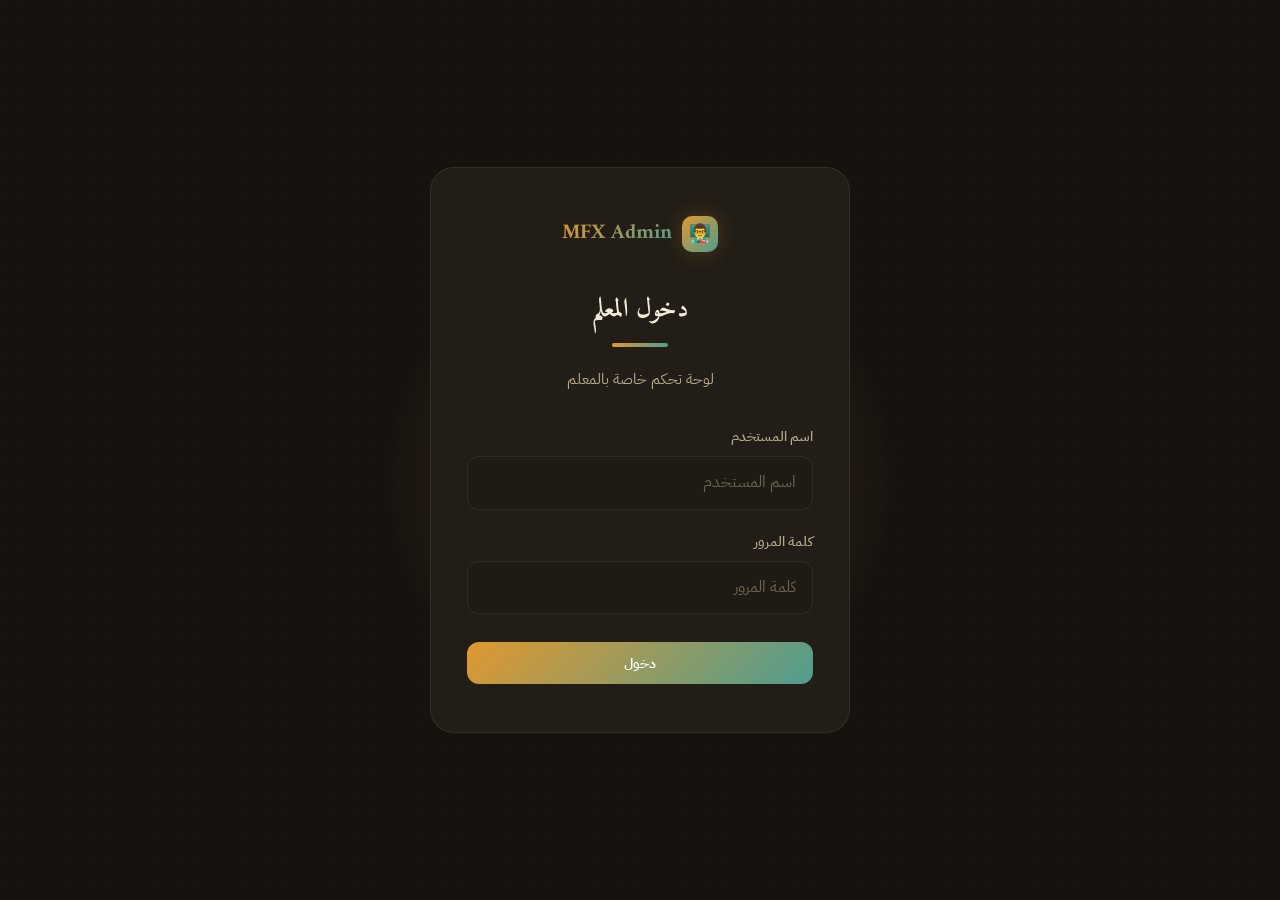
==== index.html @ 722a6562 "Add files via upload" ====
<!DOCTYPE html>
<html lang="ar" dir="rtl">
<head>
  <meta charset="UTF-8">
  <meta name="viewport" content="width=device-width, initial-scale=1.0">
  <title>لوحة المعلم | MFX Admin</title>
  <link href="https://fonts.googleapis.com/css2?family=IBM+Plex+Sans+Arabic:wght@300;400;500;600;700&display=swap" rel="stylesheet">
  <link rel="stylesheet" href="css/style.css">
</head>
<body>
  <aside class="dash-sidebar">
    <div class="logo" style="margin-bottom:32px; padding:0 8px;">
      <div class="logo-mark">👨‍🏫</div>
      <span class="text-gradient">MFX Admin</span>
    </div>
    <nav>
      <a href="index.html" class="dash-nav-item active"><span>📊</span> لوحة التحكم</a>
      <a href="units.html" class="dash-nav-item"><span>🎓</span> الكورسات</a>
      <a href="codes.html" class="dash-nav-item"><span>🎫</span> توليد الأكواد</a>
      <a href="students.html" class="dash-nav-item"><span>👥</span> الطلاب</a>
      <a href="exams.html" class="dash-nav-item"><span>📝</span> النتائج والامتحانات</a>
      <a href="presentations.html" class="dash-nav-item"><span>📊</span> العروض التقديمية</a>
      <a href="chat.html" class="dash-nav-item"><span>💬</span> المحادثات</a>
      <a href="account.html" class="dash-nav-item"><span>🔒</span> الحساب</a>
      <a href="#" class="dash-nav-item" onclick="logout()" style="margin-top:auto; color:var(--danger);"><span>🚪</span> خروج</a>
    </nav>
  </aside>

  <main class="dash-main">
    <div style="margin-bottom:32px;">
      <h1 style="font-size:1.6rem;">لوحة تحكم المعلم</h1>
      <p style="color:var(--text-secondary); margin-top:4px;">نظرة عامة على المنصة</p>
    </div>

    <div class="grid-4" style="margin-bottom:32px;">
      <div class="stat-card">
        <div class="stat-value text-gradient" id="stat-students">—</div>
        <div class="stat-label">طالب مسجل</div>
      </div>
      <div class="stat-card">
        <div class="stat-value text-gradient" id="stat-courses">—</div>
        <div class="stat-label">كورس</div>
      </div>
      <div class="stat-card">
        <div class="stat-value text-gradient" id="stat-exams">—</div>
        <div class="stat-label">امتحان</div>
      </div>
      <div class="stat-card">
        <div class="stat-value text-gradient" id="stat-codes">—</div>
        <div class="stat-label">كود نشط</div>
      </div>
    </div>

    <div style="display:grid; grid-template-columns: 1fr 1fr; gap: 32px;">
      <div>
        <h2 style="font-size:1.2rem; margin-bottom:16px;">📈 آخر النشاطات</h2>
        <div id="recent-activity">
          <div class="skel" style="height:60px; margin-bottom:8px;"></div>
          <div class="skel" style="height:60px; margin-bottom:8px;"></div>
        </div>
      </div>
      <div>
        <h2 style="font-size:1.2rem; margin-bottom:16px;">🏆 أفضل الطلاب</h2>
        <div id="top-students">
          <div class="skel" style="height:60px; margin-bottom:8px;"></div>
          <div class="skel" style="height:60px; margin-bottom:8px;"></div>
        </div>
      </div>
    </div>
  </main>

  <script src="js/app.js"></script>
</body>
</html>
---- css/style.css ----
@import url('https://fonts.googleapis.com/css2?family=Amiri:ital,wght@0,400;0,700;1,400&family=IBM+Plex+Sans+Arabic:wght@300;400;500;600;700&display=swap');

/* ============================================================
   "دفتر وحبر" (Notebook & Ink) — a warm, low-glare study theme.
   Built deliberately AWAY from the two AI-default looks: this is
   not cream-paper-with-terracotta, and not near-black-with-neon.
   Instead: a warm charcoal-brown (never pure black — easier on
   the eyes for long sessions) with a honey-amber "highlighter"
   accent and a muted ink-teal second accent. Amiri (a classical
   Arabic Naskh serif) carries headings — a nod to exam paper and
   handwritten notebooks — while IBM Plex Sans Arabic stays for
   body text and UI, where clarity matters more than character.
   Same tokens as the student site, kept in sync deliberately.
   ============================================================ */
:root {
  --bg: #16130f;
  --bg-elevated: #1e1a14;
  --bg-card: #221d16;
  --bg-glass: rgba(34, 29, 22, 0.72);
  --border: rgba(244, 228, 193, 0.08);
  --border-hover: rgba(244, 228, 193, 0.18);
  --text: #f3ead9;
  --text-secondary: #b6a98e;
  --text-muted: #6e6350;
  --accent: #e0982f;
  --accent-light: #f0b45c;
  --accent-glow: rgba(224, 152, 47, 0.25);
  --accent-2: #4f9d8f;
  --accent-2-glow: rgba(79, 157, 143, 0.2);
  --success: #6fae4e;
  --warning: #e0982f;
  --danger: #cf5d4c;
  --radius-sm: 8px;
  --radius-md: 12px;
  --radius-lg: 16px;
  --radius-xl: 24px;
  --shadow-sm: 0 1px 2px rgba(0,0,0,0.4);
  --shadow-md: 0 4px 20px rgba(0,0,0,0.5);
  --shadow-lg: 0 8px 40px rgba(0,0,0,0.6);
  --shadow-glow: 0 0 40px var(--accent-glow);
  --transition: all 0.25s cubic-bezier(0.4, 0, 0.2, 1);
  --font-display: 'Amiri', 'IBM Plex Sans Arabic', serif;
}

* { margin:0; padding:0; box-sizing:border-box; }
html { scroll-behavior:smooth; }
body {
  font-family: 'IBM Plex Sans Arabic', sans-serif;
  background:
    radial-gradient(circle at 1.5px 1.5px, rgba(244,228,193,0.05) 1px, transparent 0) 0 0/22px 22px,
    var(--bg);
  color: var(--text);
  line-height: 1.7;
  min-height: 100vh;
  direction: rtl;
  -webkit-font-smoothing: antialiased;
}
h1, h2 { font-family: var(--font-display); }

::-webkit-scrollbar { width: 6px; }
::-webkit-scrollbar-track { background: transparent; }
::-webkit-scrollbar-thumb { background: var(--text-muted); border-radius: 3px; }
::selection { background: var(--accent); color: #1a1509; }

/* Visible keyboard focus everywhere — never removed, only restyled */
a:focus-visible, button:focus-visible, input:focus-visible, textarea:focus-visible,
select:focus-visible, .btn:focus-visible, .opt:focus-within {
  outline: 2px solid var(--accent);
  outline-offset: 2px;
}

@media (prefers-reduced-motion: reduce) {
  .anim, .skel { animation: none !important; opacity: 1 !important; }
  * { transition-duration: 0.01ms !important; }
}

.container { max-width: 1200px; margin:0 auto; padding: 0 24px; }
.section { padding: 100px 0; }

.text-gradient {
  font-family: var(--font-display);
  background: linear-gradient(135deg, var(--accent) 0%, var(--accent-2) 100%);
  -webkit-background-clip: text;
  -webkit-text-fill-color: transparent;
  background-clip: text;
}

.glass {
  background: var(--bg-glass);
  backdrop-filter: blur(20px) saturate(180%);
  -webkit-backdrop-filter: blur(20px) saturate(180%);
  border: 1px solid var(--border);
}

/* Navbar */
.navbar {
  position: fixed;
  top:0; left:0; right:0;
  z-index: 1000;
  height: 72px;
  display: flex;
  align-items: center;
  background: rgba(22,19,15,0.82);
  backdrop-filter: blur(20px);
  border-bottom: 1px solid var(--border);
}
.navbar-inner {
  width: 100%;
  max-width: 1200px;
  margin: 0 auto;
  padding: 0 24px;
  display: flex;
  align-items: center;
  justify-content: space-between;
}
.logo {
  display: flex;
  align-items: center;
  gap: 10px;
  text-decoration: none;
  color: var(--text);
  font-weight: 700;
  font-size: 1.3rem;
}
.logo-mark {
  width: 36px; height: 36px;
  border-radius: 10px;
  background: linear-gradient(135deg, var(--accent), var(--accent-2));
  display: flex;
  align-items: center;
  justify-content: center;
  font-size: 1.1rem;
  box-shadow: 0 0 20px var(--accent-glow);
}
.nav-links {
  display: flex;
  gap: 32px;
  list-style: none;
}
.nav-links a {
  color: var(--text-secondary);
  text-decoration: none;
  font-size: 0.9rem;
  font-weight: 500;
  transition: var(--transition);
  position: relative;
}
.nav-links a:hover { color: var(--text); }
.nav-links a::after {
  content: '';
  position: absolute;
  bottom: -6px; left: 50%;
  transform: translateX(-50%);
  width: 0; height: 2px;
  background: linear-gradient(90deg, var(--accent), var(--accent-2));
  border-radius: 2px;
  transition: var(--transition);
}
.nav-links a:hover::after { width: 100%; }
.nav-actions { display: flex; gap: 12px; align-items: center; }

/* Buttons */
.btn {
  display: inline-flex;
  align-items: center;
  justify-content: center;
  gap: 8px;
  padding: 10px 22px;
  border-radius: var(--radius-md);
  font-size: 0.9rem;
  font-weight: 600;
  text-decoration: none;
  border: none;
  cursor: pointer;
  transition: var(--transition);
  font-family: inherit;
  white-space: nowrap;
}
.btn-primary {
  background: linear-gradient(135deg, var(--accent), var(--accent-2));
  color: white;
  box-shadow: 0 0 0 0 var(--accent-glow);
}
.btn-primary:hover {
  transform: translateY(-2px);
  box-shadow: 0 8px 30px var(--accent-glow), 0 0 0 1px rgba(244,228,193,0.12) inset;
}
.btn-secondary {
  background: var(--bg-elevated);
  color: var(--text);
  border: 1px solid var(--border);
}
.btn-secondary:hover {
  border-color: var(--border-hover);
  background: rgba(244,228,193,0.04);
  transform: translateY(-1px);
}
.btn-ghost {
  background: transparent;
  color: var(--text-secondary);
}
.btn-ghost:hover { color: var(--text); }
.btn-danger {
  background: rgba(239,68,68,0.1);
  color: var(--danger);
  border: 1px solid rgba(239,68,68,0.2);
}
.btn-danger:hover {
  background: rgba(239,68,68,0.2);
  transform: translateY(-1px);
}
.btn-lg { padding: 14px 32px; font-size: 1rem; }
.btn-sm { padding: 6px 14px; font-size: 0.8rem; }

/* Hero */
.hero {
  position: relative;
  padding: 160px 0 100px;
  overflow: hidden;
  text-align: center;
}
.hero::before {
  content: '';
  position: absolute;
  top: -50%; left: 50%;
  transform: translateX(-50%);
  width: 800px; height: 800px;
  background: radial-gradient(circle, var(--accent-glow) 0%, transparent 70%);
  pointer-events: none;
}
.hero h1 {
  font-size: clamp(2.5rem, 6vw, 4.5rem);
  font-weight: 700;
  line-height: 1.15;
  margin-bottom: 24px;
  position: relative;
  z-index: 1;
  letter-spacing: -0.02em;
}
.hero p {
  font-size: 1.2rem;
  color: var(--text-secondary);
  max-width: 560px;
  margin: 0 auto 40px;
  position: relative;
  z-index: 1;
}
.hero-actions {
  display: flex;
  gap: 16px;
  justify-content: center;
  flex-wrap: wrap;
  position: relative;
  z-index: 1;
}

/* Cards */
.card {
  background: var(--bg-card);
  border: 1px solid var(--border);
  border-radius: var(--radius-lg);
  overflow: hidden;
  transition: var(--transition);
  position: relative;
}
.card::before {
  content: '';
  position: absolute;
  top: 0; left: 0; right: 0;
  height: 1px;
  background: linear-gradient(90deg, transparent, rgba(244,228,193,0.1), transparent);
}
.card:hover {
  border-color: var(--border-hover);
  transform: translateY(-6px);
  box-shadow: var(--shadow-lg), 0 0 60px rgba(224,152,47,0.08);
}
.card-img {
  width: 100%;
  height: 200px;
  background: linear-gradient(135deg, #241f17 0%, #17140f 50%, #241f17 100%);
  display: flex;
  align-items: center;
  justify-content: center;
  font-size: 3.5rem;
  position: relative;
  overflow: hidden;
}
.card-img::after {
  content: '';
  position: absolute;
  inset: 0;
  background: linear-gradient(to top, var(--bg-card), transparent 60%);
}
.card-body { padding: 24px; }
.card-tag {
  display: inline-block;
  padding: 4px 12px;
  background: rgba(224,152,47,0.1);
  color: var(--accent-light);
  border-radius: 100px;
  font-size: 0.75rem;
  font-weight: 600;
  margin-bottom: 12px;
}
.card h3 { font-size: 1.15rem; font-weight: 600; margin-bottom: 8px; line-height: 1.4; }
.card p { color: var(--text-secondary); font-size: 0.9rem; line-height: 1.7; margin-bottom: 16px; }
.card-footer {
  display: flex;
  align-items: center;
  justify-content: space-between;
  padding-top: 16px;
  border-top: 1px solid var(--border);
}
.card-price { font-size: 1.4rem; font-weight: 700; }
.card-price span { font-size: 0.8rem; color: var(--text-muted); font-weight: 400; }

/* Grids */
.grid-3 {
  display: grid;
  grid-template-columns: repeat(auto-fill, minmax(320px, 1fr));
  gap: 24px;
}
.grid-4 {
  display: grid;
  grid-template-columns: repeat(auto-fill, minmax(260px, 1fr));
  gap: 20px;
}

/* Feature cards */
.feature-card {
  padding: 32px;
  background: var(--bg-card);
  border: 1px solid var(--border);
  border-radius: var(--radius-lg);
  transition: var(--transition);
}
.feature-card:hover {
  border-color: rgba(224,152,47,0.3);
  box-shadow: 0 0 40px rgba(224,152,47,0.06);
}
.feature-icon {
  width: 48px; height: 48px;
  border-radius: var(--radius-md);
  background: linear-gradient(135deg, var(--accent), var(--accent-2));
  display: flex;
  align-items: center;
  justify-content: center;
  font-size: 1.4rem;
  margin-bottom: 20px;
  box-shadow: 0 4px 20px var(--accent-glow);
}
.feature-card h3 { font-size: 1.05rem; font-weight: 600; margin-bottom: 8px; }
.feature-card p { color: var(--text-secondary); font-size: 0.9rem; line-height: 1.7; }

/* Tabs */
.tabs {
  display: flex;
  gap: 4px;
  border-bottom: 1px solid var(--border);
  margin-bottom: 32px;
  overflow-x: auto;
}
.tab {
  padding: 14px 24px;
  background: none;
  border: none;
  color: var(--text-secondary);
  font-family: inherit;
  font-size: 0.9rem;
  font-weight: 600;
  cursor: pointer;
  border-bottom: 2px solid transparent;
  transition: var(--transition);
  white-space: nowrap;
}
.tab:hover { color: var(--text); }
.tab.active { color: var(--text); border-bottom-color: var(--accent); }

/* Accordion */
.accordion-item {
  background: var(--bg-card);
  border: 1px solid var(--border);
  border-radius: var(--radius-md);
  overflow: hidden;
  margin-bottom: 8px;
}
.accordion-header {
  padding: 18px 22px;
  display: flex;
  align-items: center;
  justify-content: space-between;
  cursor: pointer;
  transition: var(--transition);
  user-select: none;
}
.accordion-header:hover { background: rgba(244,228,193,0.03); }
.accordion-header h4 { font-size: 0.95rem; font-weight: 600; }
.accordion-header .meta {
  display: flex;
  align-items: center;
  gap: 16px;
  color: var(--text-muted);
  font-size: 0.85rem;
}
.accordion-content {
  padding: 0 22px 22px;
  display: none;
}
.accordion-item.open .accordion-content { display: block; }
.accordion-item.open .accordion-header { border-bottom: 1px solid var(--border); }

/* Exam */
.exam-wrap {
  max-width: 800px;
  margin: 0 auto;
  padding: 120px 24px 60px;
}
.exam-header { text-align: center; margin-bottom: 48px; }
.timer {
  display: inline-flex;
  align-items: center;
  gap: 10px;
  padding: 10px 24px;
  background: var(--bg-card);
  border: 1px solid var(--border);
  border-radius: 100px;
  font-size: 1.1rem;
  font-weight: 700;
  font-family: monospace;
  letter-spacing: 1px;
}
.q-card {
  background: var(--bg-card);
  border: 1px solid var(--border);
  border-radius: var(--radius-lg);
  padding: 32px;
  margin-bottom: 20px;
}
.q-num {
  display: inline-block;
  padding: 4px 14px;
  background: linear-gradient(135deg, var(--accent), var(--accent-2));
  color: white;
  border-radius: 100px;
  font-size: 0.75rem;
  font-weight: 700;
  margin-bottom: 16px;
}
.q-text { font-size: 1.1rem; font-weight: 600; margin-bottom: 24px; line-height: 1.8; }
.opts { display: flex; flex-direction: column; gap: 10px; }
.opt {
  display: flex;
  align-items: center;
  gap: 14px;
  padding: 16px 20px;
  background: var(--bg-elevated);
  border: 1px solid var(--border);
  border-radius: var(--radius-md);
  cursor: pointer;
  transition: var(--transition);
}
.opt:hover { border-color: rgba(224,152,47,0.4); background: rgba(224,152,47,0.04); }
.opt input[type="radio"] { width: 20px; height: 20px; accent-color: var(--accent); flex-shrink: 0; }
.opt.sel { border-color: var(--accent); background: rgba(224,152,47,0.08); }

/* Auth */
.auth-wrap {
  min-height: 100vh;
  display: flex;
  align-items: center;
  justify-content: center;
  padding: 24px;
  position: relative;
  overflow: hidden;
}
.auth-wrap::before {
  content: '';
  position: absolute;
  top: 20%; left: 50%;
  transform: translateX(-50%);
  width: 600px; height: 600px;
  background: radial-gradient(circle, var(--accent-glow) 0%, transparent 60%);
  pointer-events: none;
}
.auth-card {
  width: 100%;
  max-width: 420px;
  background: var(--bg-card);
  border: 1px solid var(--border);
  border-radius: var(--radius-xl);
  padding: 48px 36px;
  position: relative;
  z-index: 1;
}
.auth-card .logo { justify-content: center; margin-bottom: 36px; }
.auth-card h2 {
  text-align: center; margin-bottom: 20px; font-size: 1.6rem;
  position: relative; padding-bottom: 16px;
}
/* Signature motif: a short two-tone "highlighter" stroke under the title —
   the one deliberately handmade-feeling accent in an otherwise disciplined,
   quiet layout. Pure CSS, no image asset. */
.auth-card h2::after {
  content: '';
  position: absolute; bottom: 0; right: 50%; transform: translateX(50%);
  width: 56px; height: 4px; border-radius: 4px;
  background: linear-gradient(90deg, var(--accent), var(--accent-2));
}
.auth-card > p { text-align: center; color: var(--text-secondary); margin-bottom: 32px; font-size: 0.95rem; }
.form-group { margin-bottom: 20px; }
.form-group label {
  display: block;
  margin-bottom: 8px;
  font-size: 0.85rem;
  font-weight: 500;
  color: var(--text-secondary);
}
.inp {
  width: 100%;
  padding: 13px 16px;
  background: var(--bg-elevated);
  border: 1px solid var(--border);
  border-radius: var(--radius-md);
  color: var(--text);
  font-family: inherit;
  font-size: 0.95rem;
  transition: var(--transition);
}
.inp:focus { outline: none; border-color: var(--accent); box-shadow: 0 0 0 3px var(--accent-glow); }
.inp::placeholder { color: var(--text-muted); }

/* Empty states */
.empty {
  text-align: center;
  padding: 80px 24px;
  color: var(--text-muted);
}
.empty-icon { font-size: 4rem; margin-bottom: 20px; opacity: 0.5; }
.empty h3 { color: var(--text-secondary); margin-bottom: 8px; font-size: 1.1rem; }
.empty p { font-size: 0.9rem; max-width: 400px; margin: 0 auto; }

/* Badges */
.badge {
  display: inline-flex;
  align-items: center;
  gap: 6px;
  padding: 5px 12px;
  border-radius: 100px;
  font-size: 0.75rem;
  font-weight: 600;
}
.badge-ok { background: rgba(34,197,94,0.1); color: #4ade80; }
.badge-warn { background: rgba(245,158,11,0.1); color: #fbbf24; }
.badge-err { background: rgba(239,68,68,0.1); color: #f87171; }
.badge-info { background: rgba(224,152,47,0.1); color: var(--accent-light); }

/* Progress */
.prog { width: 100%; height: 6px; background: var(--bg-elevated); border-radius: 100px; overflow: hidden; }
.prog-fill { height: 100%; background: linear-gradient(90deg, var(--accent), var(--accent-2)); border-radius: 100px; transition: width 0.5s ease; }

/* Toast */
.toast {
  position: fixed;
  bottom: 28px;
  left: 50%;
  transform: translateX(-50%) translateY(100px);
  padding: 14px 28px;
  background: var(--bg-card);
  border: 1px solid var(--border);
  border-radius: var(--radius-md);
  color: var(--text);
  font-size: 0.9rem;
  font-weight: 500;
  z-index: 9999;
  opacity: 0;
  transition: all 0.4s cubic-bezier(0.4, 0, 0.2, 1);
  box-shadow: var(--shadow-lg);
}
.toast.on { transform: translateX(-50%) translateY(0); opacity: 1; }

/* Section header */
.sec-head { text-align: center; margin-bottom: 64px; }
.sec-head h2 {
  font-size: clamp(1.8rem, 4vw, 2.6rem); margin-bottom: 20px; font-weight: 700;
  position: relative; display: inline-block; padding-bottom: 18px;
}
.sec-head h2::after {
  content: '';
  position: absolute; bottom: 0; right: 50%; transform: translateX(50%);
  width: 72px; height: 4px; border-radius: 4px;
  background: linear-gradient(90deg, var(--accent), var(--accent-2));
}
.sec-head p { color: var(--text-secondary); font-size: 1.05rem; max-width: 520px; margin: 0 auto; line-height: 1.7; }

/* Footer */
.footer {
  border-top: 1px solid var(--border);
  padding: 40px 0;
  text-align: center;
  color: var(--text-muted);
  font-size: 0.85rem;
}

/* Animations */
@keyframes fadeUp {
  from { opacity: 0; transform: translateY(30px); }
  to { opacity: 1; transform: translateY(0); }
}
.anim { animation: fadeUp 0.7s ease forwards; opacity: 0; }
.d1 { animation-delay: 0.1s; }
.d2 { animation-delay: 0.2s; }
.d3 { animation-delay: 0.3s; }

/* Skeleton */
.skel {
  background: linear-gradient(90deg, var(--bg-elevated) 25%, var(--bg-card) 50%, var(--bg-elevated) 75%);
  background-size: 200% 100%;
  animation: shimmer 1.5s infinite;
  border-radius: var(--radius-md);
}
@keyframes shimmer {
  0% { background-position: 200% 0; }
  100% { background-position: -200% 0; }
}

/* Dashboard sidebar */
.dash-sidebar {
  width: 260px;
  height: 100vh;
  position: fixed;
  right: 0; top: 0;
  background: var(--bg-card);
  border-left: 1px solid var(--border);
  padding: 24px;
  z-index: 100;
  overflow-y: auto;
}
.dash-main {
  margin-right: 260px;
  padding: 96px 32px 32px;
  min-height: 100vh;
}
.dash-nav-item {
  display: flex;
  align-items: center;
  gap: 12px;
  padding: 12px 16px;
  border-radius: var(--radius-md);
  color: var(--text-secondary);
  text-decoration: none;
  font-size: 0.9rem;
  font-weight: 500;
  transition: var(--transition);
  margin-bottom: 4px;
}
.dash-nav-item:hover, .dash-nav-item.active {
  background: rgba(224,152,47,0.08);
  color: var(--text);
}
.dash-nav-item.active { border-right: 2px solid var(--accent); }

.stat-card {
  background: var(--bg-card);
  border: 1px solid var(--border);
  border-radius: var(--radius-lg);
  padding: 24px;
  transition: var(--transition);
}
.stat-card:hover { border-color: var(--border-hover); }
.stat-value { font-size: 2rem; font-weight: 700; margin-bottom: 4px; }
.stat-label { color: var(--text-secondary); font-size: 0.85rem; }

/* Table */
.table-wrap { overflow-x: auto; }
table {
  width: 100%;
  border-collapse: collapse;
  font-size: 0.9rem;
}
th, td {
  padding: 14px 16px;
  text-align: right;
  border-bottom: 1px solid var(--border);
}
th {
  color: var(--text-secondary);
  font-weight: 600;
  font-size: 0.8rem;
  text-transform: uppercase;
  letter-spacing: 0.5px;
}
tr:hover td { background: rgba(244,228,193,0.03); }

/* Leaderboard */
.leaderboard-item {
  display: flex;
  align-items: center;
  gap: 16px;
  padding: 16px 20px;
  background: var(--bg-card);
  border: 1px solid var(--border);
  border-radius: var(--radius-md);
  margin-bottom: 8px;
  transition: var(--transition);
}
.leaderboard-item:hover { border-color: var(--border-hover); }
.leaderboard-rank {
  width: 36px; height: 36px;
  border-radius: 50%;
  display: flex;
  align-items: center;
  justify-content: center;
  font-weight: 700;
  font-size: 0.9rem;
  flex-shrink: 0;
}
.rank-1 { background: linear-gradient(135deg, #fbbf24, #f59e0b); color: #000; }
.rank-2 { background: linear-gradient(135deg, #e5e7eb, #9ca3af); color: #000; }
.rank-3 { background: linear-gradient(135deg, #fdba74, #ea580c); color: #000; }
.rank-other { background: var(--bg-elevated); color: var(--text-secondary); }

/* Responsive */
@media (max-width: 768px) {
  .nav-links { display: none; }
  .hero { padding: 130px 0 60px; }
  .hero h1 { font-size: 2rem; }
  .section { padding: 60px 0; }
  .grid-3, .grid-4 { grid-template-columns: 1fr; }
  .auth-card { padding: 36px 24px; }
  .dash-sidebar { display: none; }
  .dash-main { margin-right: 0; padding: 80px 16px 16px; }
}

/* ===== Global loading spinner (lightweight, no heavy animation) ===== */
.mfx-spinner {
  display: inline-block;
  width: 18px;
  height: 18px;
  border: 2px solid rgba(255,255,255,0.25);
  border-top-color: currentColor;
  border-radius: 50%;
  animation: mfx-spin 0.6s linear infinite;
  vertical-align: -3px;
  margin-left: 8px;
}
@keyframes mfx-spin { to { transform: rotate(360deg); } }

.btn[disabled], .btn.is-loading {
  opacity: 0.7;
  cursor: not-allowed;
  pointer-events: none;
}

/* Full-page loading overlay shown while a page's initial data is being
   fetched, so the teacher sees a spinner instead of a blank page. */
.mfx-page-loader {
  position: fixed; inset: 0; z-index: 9999;
  display: flex; align-items: center; justify-content: center;
  background: var(--bg);
  transition: opacity 0.2s ease;
}
.mfx-page-loader.is-hiding { opacity: 0; pointer-events: none; }
.mfx-page-loader-content { display: flex; flex-direction: column; align-items: center; gap: 14px; }
.mfx-page-loader-credit {
  font-family: var(--font-display);
  font-size: 1rem; font-weight: 700; letter-spacing: 0.5px;
  background: linear-gradient(135deg, var(--accent), var(--accent-2));
  -webkit-background-clip: text; -webkit-text-fill-color: transparent; background-clip: text;
}
.mfx-page-loader-ring {
  width: 44px; height: 44px;
  border: 3px solid rgba(255,255,255,0.15);
  border-top-color: var(--accent);
  border-radius: 50%;
  animation: mfx-spin 0.7s linear infinite;
}


/* ===== VOCABULARY SECTION ENHANCEMENTS ===== */
.vocab-card {
  display: flex;
  align-items: center;
  justify-content: space-between;
  gap: 12px;
  padding: 16px 20px;
  background: linear-gradient(135deg, var(--bg-card) 0%, var(--bg-elevated) 100%);
  border: 1px solid var(--border-hover);
  border-radius: var(--radius-md);
  transition: var(--transition);
}

.vocab-card:hover {
  background: linear-gradient(135deg, var(--bg-elevated) 0%, var(--bg-card) 100%);
  border-color: var(--accent-glow);
  box-shadow: 0 0 20px var(--accent-glow);
}

.vocab-word {
  font-weight: 600;
  font-size: 1.05rem;
  color: var(--text);
  letter-spacing: 0.5px;
}

.vocab-lang-badge {
  display: inline-block;
  padding: 4px 12px;
  background: var(--accent-glow);
  color: var(--accent);
  font-size: 0.75rem;
  font-weight: 600;
  border-radius: 20px;
  text-transform: uppercase;
}

/* ===== FORM ENHANCEMENTS ===== */
.btn.active {
  background: var(--accent) !important;
  color: #1a1509 !important;
  box-shadow: var(--shadow-glow) !important;
}

.mode-toggle {
  display: flex;
  gap: 8px;
  margin-bottom: 16px;
  border-bottom: 2px solid var(--border);
  padding-bottom: 12px;
}

.mode-toggle .btn {
  flex: 1;
  border-radius: var(--radius-md) var(--radius-md) 0 0;
  border-bottom: 3px solid transparent;
  transition: var(--transition);
}

.mode-toggle .btn.active {
  border-bottom-color: var(--accent);
  background: transparent;
  color: var(--accent);
}

.inp {
  font-size: 1rem;
  line-height: 1.6;
}

textarea.inp {
  resize: vertical;
  font-family: 'IBM Plex Sans Arabic', sans-serif;
  padding: 12px 16px;
}

/* ===== RESPONSIVE IMPROVEMENTS ===== */
@media (max-width: 768px) {
  .mode-toggle {
    flex-direction: column;
  }

  .mode-toggle .btn {
    border-bottom: none;
    border-right: 3px solid transparent;
  }

  .mode-toggle .btn.active {
    border-right-color: var(--accent);
    border-bottom: none;
  }

  .vocab-card > div:last-child {
    width: 100%;
    display: flex;
    gap: 8px;
  }

  .vocab-card .btn {
    flex: 1;
    min-width: 0;
    font-size: 0.85rem;
    padding: 6px 10px;
  }
}
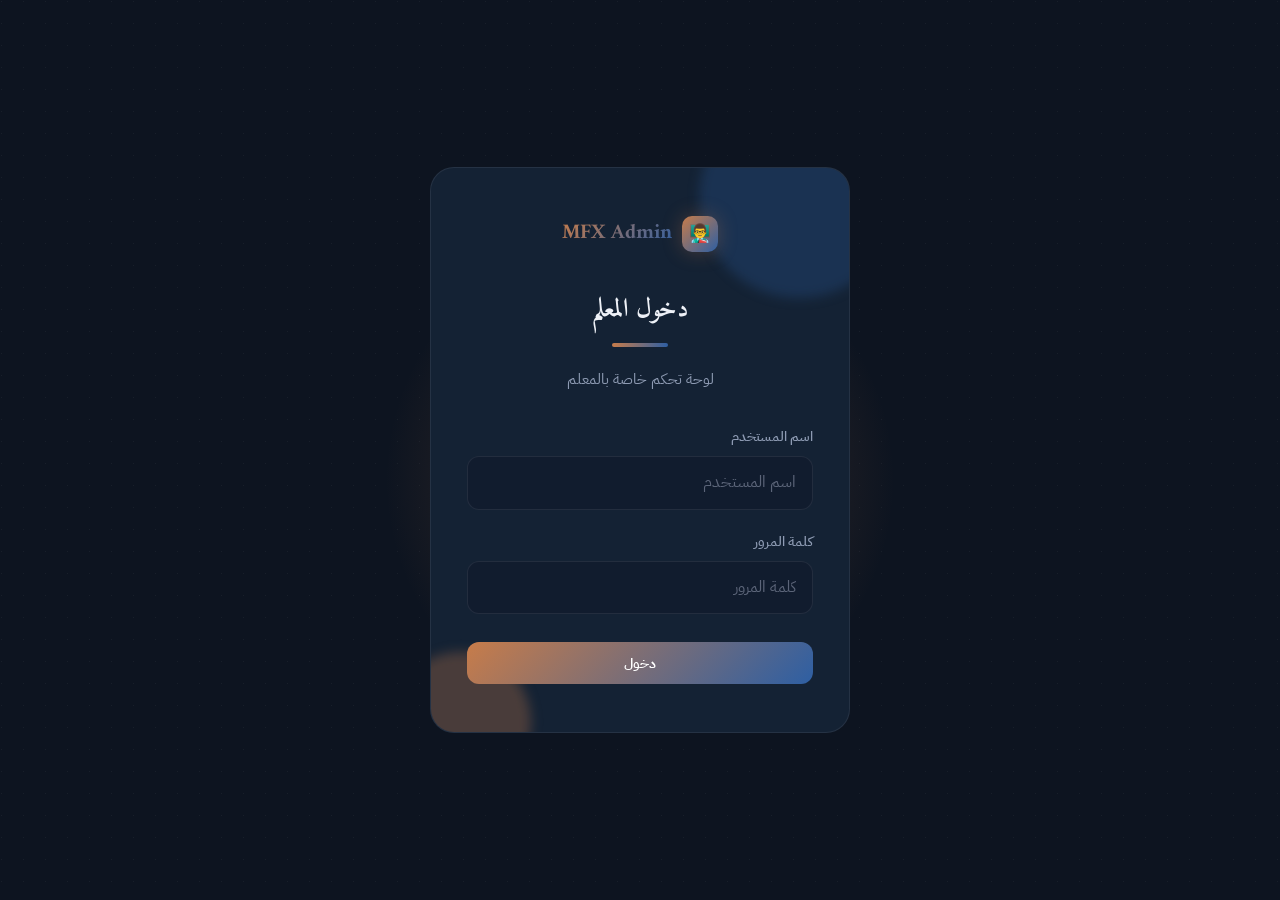
==== commit 75376128: "Add files via upload" ====
--- a/index.html
+++ b/index.html
@@ -8,6 +8,9 @@
   <link rel="stylesheet" href="css/style.css">
 </head>
 <body>
+  <button class="mfx-menu-toggle" onclick="toggleMfxSidebar()" aria-label="فتح القائمة">☰</button>
+  <div class="mfx-sidebar-backdrop" id="mfx-sidebar-backdrop" onclick="toggleMfxSidebar()"></div>
+
   <aside class="dash-sidebar">
     <div class="logo" style="margin-bottom:32px; padding:0 8px;">
       <div class="logo-mark">👨‍🏫</div>
--- a/css/style.css
+++ b/css/style.css
@@ -14,23 +14,28 @@
    Same tokens as the student site, kept in sync deliberately.
    ============================================================ */
 :root {
-  --bg: #16130f;
-  --bg-elevated: #1e1a14;
-  --bg-card: #221d16;
-  --bg-glass: rgba(34, 29, 22, 0.72);
-  --border: rgba(244, 228, 193, 0.08);
-  --border-hover: rgba(244, 228, 193, 0.18);
-  --text: #f3ead9;
-  --text-secondary: #b6a98e;
-  --text-muted: #6e6350;
-  --accent: #e0982f;
-  --accent-light: #f0b45c;
-  --accent-glow: rgba(224, 152, 47, 0.25);
-  --accent-2: #4f9d8f;
-  --accent-2-glow: rgba(79, 157, 143, 0.2);
-  --success: #6fae4e;
-  --warning: #e0982f;
-  --danger: #cf5d4c;
+  /* "أزرق ليلي ونحاسي" (Midnight & Copper) — chosen design direction:
+     a cool midnight-blue base instead of the old warm charcoal-brown,
+     with a warm copper primary accent and a muted midnight-blue second
+     accent for contrast. Deliberately away from the purple/cyan
+     "generic AI" gradient look. */
+  --bg: #0d1420;
+  --bg-elevated: #111c2e;
+  --bg-card: #142234;
+  --bg-glass: rgba(20, 34, 52, 0.72);
+  --border: rgba(238, 241, 247, 0.08);
+  --border-hover: rgba(238, 241, 247, 0.18);
+  --text: #eef1f7;
+  --text-secondary: #8e9bb3;
+  --text-muted: #5c6579;
+  --accent: #c77c4a;
+  --accent-light: #d99a6e;
+  --accent-glow: rgba(199, 124, 74, 0.3);
+  --accent-2: #2e5fa3;
+  --accent-2-glow: rgba(46, 95, 163, 0.28);
+  --success: #4caf7d;
+  --warning: #d6a24a;
+  --danger: #d1594f;
   --radius-sm: 8px;
   --radius-md: 12px;
   --radius-lg: 16px;
@@ -48,7 +53,7 @@
 body {
   font-family: 'IBM Plex Sans Arabic', sans-serif;
   background:
-    radial-gradient(circle at 1.5px 1.5px, rgba(244,228,193,0.05) 1px, transparent 0) 0 0/22px 22px,
+    radial-gradient(circle at 1.5px 1.5px, rgba(238,241,247,0.05) 1px, transparent 0) 0 0/22px 22px,
     var(--bg);
   color: var(--text);
   line-height: 1.7;
@@ -101,7 +106,7 @@
   height: 72px;
   display: flex;
   align-items: center;
-  background: rgba(22,19,15,0.82);
+  background: rgba(13,20,32,0.82);
   backdrop-filter: blur(20px);
   border-bottom: 1px solid var(--border);
 }
@@ -184,7 +189,7 @@
 }
 .btn-primary:hover {
   transform: translateY(-2px);
-  box-shadow: 0 8px 30px var(--accent-glow), 0 0 0 1px rgba(244,228,193,0.12) inset;
+  box-shadow: 0 8px 30px var(--accent-glow), 0 0 0 1px rgba(238,241,247,0.12) inset;
 }
 .btn-secondary {
   background: var(--bg-elevated);
@@ -193,7 +198,7 @@
 }
 .btn-secondary:hover {
   border-color: var(--border-hover);
-  background: rgba(244,228,193,0.04);
+  background: rgba(238,241,247,0.04);
   transform: translateY(-1px);
 }
 .btn-ghost {
@@ -224,10 +229,30 @@
   content: '';
   position: absolute;
   top: -50%; left: 50%;
-  transform: translateX(-50%);
   width: 800px; height: 800px;
   background: radial-gradient(circle, var(--accent-glow) 0%, transparent 70%);
   pointer-events: none;
+  animation: mfx-hero-drift 9s ease-in-out infinite;
+}
+/* Second, smaller glow in the second accent color — was missing before,
+   so the hero only ever breathed in one color. Drifts opposite the
+   first for a subtle parallax feel instead of both moving in sync. */
+.hero::after {
+  content: '';
+  position: absolute;
+  bottom: -30%; right: 8%;
+  width: 420px; height: 420px;
+  background: radial-gradient(circle, var(--accent-2-glow) 0%, transparent 70%);
+  pointer-events: none;
+  animation: mfx-hero-drift-2 7s ease-in-out infinite;
+}
+@keyframes mfx-hero-drift {
+  0%, 100% { transform: translateX(-50%) translateY(0); }
+  50% { transform: translateX(-50%) translateY(24px); }
+}
+@keyframes mfx-hero-drift-2 {
+  0%, 100% { transform: translate(0, 0) scale(1); }
+  50% { transform: translate(-18px, -14px) scale(1.08); }
 }
 .hero h1 {
   font-size: clamp(2.5rem, 6vw, 4.5rem);
@@ -269,7 +294,7 @@
   position: absolute;
   top: 0; left: 0; right: 0;
   height: 1px;
-  background: linear-gradient(90deg, transparent, rgba(244,228,193,0.1), transparent);
+  background: linear-gradient(90deg, transparent, rgba(238,241,247,0.1), transparent);
 }
 .card:hover {
   border-color: var(--border-hover);
@@ -395,7 +420,7 @@
   transition: var(--transition);
   user-select: none;
 }
-.accordion-header:hover { background: rgba(244,228,193,0.03); }
+.accordion-header:hover { background: rgba(238,241,247,0.03); }
 .accordion-header h4 { font-size: 0.95rem; font-weight: 600; }
 .accordion-header .meta {
   display: flex;
@@ -492,8 +517,36 @@
   border-radius: var(--radius-xl);
   padding: 48px 36px;
   position: relative;
+  overflow: hidden;
   z-index: 1;
 }
+/* Same drifting-blob motif as the hero, scaled down for a card — gives
+   the login screen a bit of life instead of sitting completely static. */
+.auth-card::before {
+  content: '';
+  position: absolute;
+  top: -70px; right: -50px;
+  width: 200px; height: 200px;
+  border-radius: 50%;
+  background: var(--accent-2-glow);
+  filter: blur(6px);
+  pointer-events: none;
+  z-index: 0;
+  animation: mfx-drift-1 8s ease-in-out infinite;
+}
+.auth-card::after {
+  content: '';
+  position: absolute;
+  bottom: -60px; left: -40px;
+  width: 140px; height: 140px;
+  border-radius: 50%;
+  background: var(--accent-glow);
+  filter: blur(6px);
+  pointer-events: none;
+  z-index: 0;
+  animation: mfx-drift-2 6s ease-in-out infinite;
+}
+.auth-card > * { position: relative; z-index: 1; }
 .auth-card .logo { justify-content: center; margin-bottom: 36px; }
 .auth-card h2 {
   text-align: center; margin-bottom: 20px; font-size: 1.6rem;
@@ -691,7 +744,7 @@
   text-transform: uppercase;
   letter-spacing: 0.5px;
 }
-tr:hover td { background: rgba(244,228,193,0.03); }
+tr:hover td { background: rgba(238,241,247,0.03); }
 
 /* Leaderboard */
 .leaderboard-item {
@@ -729,17 +782,62 @@
   .section { padding: 60px 0; }
   .grid-3, .grid-4 { grid-template-columns: 1fr; }
   .auth-card { padding: 36px 24px; }
-  .dash-sidebar { display: none; }
+  /* FIX: the sidebar used to just vanish here (display:none) with no
+     way back to it — that's what made most of the dashboard
+     unreachable from a phone. Now it becomes a slide-in drawer instead:
+     hidden off-screen by default, and shown by adding the
+     "mfx-open" class (see the toggle button + backdrop below). */
+  .dash-sidebar {
+    transform: translateX(105%);
+    transition: transform 0.25s ease;
+    box-shadow: -8px 0 30px rgba(0,0,0,0.4);
+  }
+  .dash-sidebar.mfx-open { transform: translateX(0); }
   .dash-main { margin-right: 0; padding: 80px 16px 16px; }
-}
-
-/* ===== Global loading spinner (lightweight, no heavy animation) ===== */
+  .mfx-menu-toggle { display: flex; }
+}
+
+/* Hamburger button that opens the drawer above — hidden on desktop
+   (the sidebar is already always visible there), shown only ≤768px via
+   the media query above. Fixed to the top corner so it's reachable from
+   every dashboard page without touching each page's own header markup. */
+.mfx-menu-toggle {
+  display: none;
+  position: fixed;
+  top: 16px; right: 16px;
+  z-index: 200;
+  width: 44px; height: 44px;
+  align-items: center; justify-content: center;
+  background: var(--bg-card);
+  border: 1px solid var(--border);
+  border-radius: var(--radius-md);
+  color: var(--text);
+  font-size: 1.3rem;
+  cursor: pointer;
+}
+/* Dims the page behind the open drawer and, more importantly, is the
+   tap target that closes it again — without this, a phone user could
+   open the drawer but have no obvious way to dismiss it short of
+   picking a link. Toggle its "mfx-open" class together with the
+   sidebar's from the same bit of JS. */
+.mfx-sidebar-backdrop {
+  display: none;
+  position: fixed; inset: 0;
+  background: rgba(0,0,0,0.5);
+  z-index: 99;
+}
+.mfx-sidebar-backdrop.mfx-open { display: block; }
+
+/* ===== Global loading spinner — two-tone (accent + accent-2), so even
+   the small inline version carries the midnight/copper identity instead
+   of a flat single-color ring. ===== */
 .mfx-spinner {
   display: inline-block;
   width: 18px;
   height: 18px;
-  border: 2px solid rgba(255,255,255,0.25);
-  border-top-color: currentColor;
+  border: 2px solid rgba(255,255,255,0.2);
+  border-top-color: var(--accent);
+  border-left-color: var(--accent-2);
   border-radius: 50%;
   animation: mfx-spin 0.6s linear infinite;
   vertical-align: -3px;
@@ -747,6 +845,34 @@
 }
 @keyframes mfx-spin { to { transform: rotate(360deg); } }
 
+/* ===== Decorative drifting blobs — soft, slow-moving color washes used
+   behind hero/auth/loader content for a bit of life without being loud.
+   Usage: wrap a positioned container with overflow:hidden and drop
+   <span class="mfx-blob mfx-blob-1"></span><span class="mfx-blob mfx-blob-2"></span>
+   inside it, before the real content. ===== */
+.mfx-blob {
+  position: absolute;
+  border-radius: 50%;
+  filter: blur(18px);
+  opacity: 0.35;
+  pointer-events: none;
+  z-index: 0;
+}
+.mfx-blob-1 {
+  width: 180px; height: 180px;
+  background: var(--accent-2);
+  top: -60px; right: -40px;
+  animation: mfx-drift-1 8s ease-in-out infinite;
+}
+.mfx-blob-2 {
+  width: 120px; height: 120px;
+  background: var(--accent);
+  bottom: -40px; left: -30px;
+  animation: mfx-drift-2 6s ease-in-out infinite;
+}
+@keyframes mfx-drift-1 { 0%, 100% { transform: translate(0,0) scale(1); } 50% { transform: translate(-16px, 16px) scale(1.1); } }
+@keyframes mfx-drift-2 { 0%, 100% { transform: translate(0,0) scale(1); } 50% { transform: translate(14px, -12px) scale(0.9); } }
+
 .btn[disabled], .btn.is-loading {
   opacity: 0.7;
   cursor: not-allowed;
@@ -754,27 +880,111 @@
 }
 
 /* Full-page loading overlay shown while a page's initial data is being
-   fetched, so the teacher sees a spinner instead of a blank page. */
+   fetched, so the teacher sees a spinner instead of a blank page. Two
+   slow blobs drift behind the loader so the wait feels alive rather
+   than a dead blank screen. */
 .mfx-page-loader {
   position: fixed; inset: 0; z-index: 9999;
   display: flex; align-items: center; justify-content: center;
   background: var(--bg);
+  overflow: hidden;
   transition: opacity 0.2s ease;
 }
 .mfx-page-loader.is-hiding { opacity: 0; pointer-events: none; }
-.mfx-page-loader-content { display: flex; flex-direction: column; align-items: center; gap: 14px; }
+.mfx-page-loader-content {
+  position: relative; z-index: 1;
+  display: flex; flex-direction: column; align-items: center; gap: 14px;
+}
 .mfx-page-loader-credit {
   font-family: var(--font-display);
   font-size: 1rem; font-weight: 700; letter-spacing: 0.5px;
   background: linear-gradient(135deg, var(--accent), var(--accent-2));
   -webkit-background-clip: text; -webkit-text-fill-color: transparent; background-clip: text;
 }
-.mfx-page-loader-ring {
-  width: 44px; height: 44px;
-  border: 3px solid rgba(255,255,255,0.15);
-  border-top-color: var(--accent);
-  border-radius: 50%;
-  animation: mfx-spin 0.7s linear infinite;
+/* Exploding-cubes page-loader — SIX small individual 3D-ish cubes that
+   burst outward in different directions (tumbling as they fly), then
+   snap back together, on a loop, while the whole cluster slowly spins.
+   Reuses the exact markup already output by showPageLoader() in
+   app.js (.loader-cube-wrap > .loader-cube > 6x .face) — no HTML/JS
+   change needed, this file is a drop-in replacement for the old
+   page-loader CSS. */
+.loader-cube-wrap {
+  width: 110px; height: 110px;
+  display: flex; align-items: center; justify-content: center;
+}
+.loader-cube {
+  position: relative;
+  width: 0; height: 0;
+  animation: cube-cluster-spin 6s linear infinite;
+}
+.loader-cube .face {
+  position: absolute;
+  top: 50%; left: 50%;
+  width: 14px; height: 14px;
+  margin: -7px 0 0 -7px;
+  background: linear-gradient(135deg, var(--accent), var(--accent-2));
+  border-radius: 3px;
+  box-shadow: 0 3px 8px rgba(0,0,0,0.35);
+}
+/* Fake top + side faces on each little cube (classic CSS isometric-cube
+   trick) so every burst piece reads as an actual small cube, not a flat
+   square, while it flies and tumbles. */
+.loader-cube .face::before {
+  content: '';
+  position: absolute;
+  top: -6px; left: 1px;
+  width: 14px; height: 7px;
+  background: var(--accent-light);
+  opacity: 0.9;
+  transform: skewX(-38deg);
+  border-radius: 2px 2px 0 0;
+}
+.loader-cube .face::after {
+  content: '';
+  position: absolute;
+  top: 1px; left: 13px;
+  width: 7px; height: 14px;
+  background: var(--accent-2);
+  opacity: 0.7;
+  transform: skewY(-38deg);
+  border-radius: 0 2px 2px 0;
+}
+
+.face-front  { animation: explode-front  1.5s ease-in-out infinite; }
+.face-back   { animation: explode-back   1.5s ease-in-out infinite 0.06s; }
+.face-right  { animation: explode-right  1.5s ease-in-out infinite 0.12s; }
+.face-left   { animation: explode-left   1.5s ease-in-out infinite 0.18s; }
+.face-top    { animation: explode-top    1.5s ease-in-out infinite 0.24s; }
+.face-bottom { animation: explode-bottom 1.5s ease-in-out infinite 0.3s; }
+
+@keyframes cube-cluster-spin {
+  from { transform: rotate(0deg); }
+  to   { transform: rotate(360deg); }
+}
+
+@keyframes explode-front {
+  0%, 12%, 100% { transform: translate(0, 0) rotate(0deg); opacity: 0.95; }
+  50% { transform: translate(0, -46px) rotate(220deg); opacity: 0.35; }
+}
+@keyframes explode-back {
+  0%, 12%, 100% { transform: translate(0, 0) rotate(0deg); opacity: 0.95; }
+  50% { transform: translate(0, 46px) rotate(-220deg); opacity: 0.35; }
+}
+@keyframes explode-right {
+  0%, 12%, 100% { transform: translate(0, 0) rotate(0deg); opacity: 0.95; }
+  50% { transform: translate(46px, 0) rotate(260deg); opacity: 0.35; }
+}
+@keyframes explode-left {
+  0%, 12%, 100% { transform: translate(0, 0) rotate(0deg); opacity: 0.95; }
+  50% { transform: translate(-46px, 0) rotate(-260deg); opacity: 0.35; }
+}
+@keyframes explode-top {
+  0%, 12%, 100% { transform: translate(0, 0) rotate(0deg); opacity: 0.95; }
+  50% { transform: translate(-34px, -34px) rotate(180deg); opacity: 0.35; }
+}
+@keyframes explode-bottom {
+  0%, 12%, 100% { transform: translate(0, 0) rotate(0deg); opacity: 0.95; }
+  50% { transform: translate(34px, 34px) rotate(-180deg); opacity: 0.35; }
 }
 
 
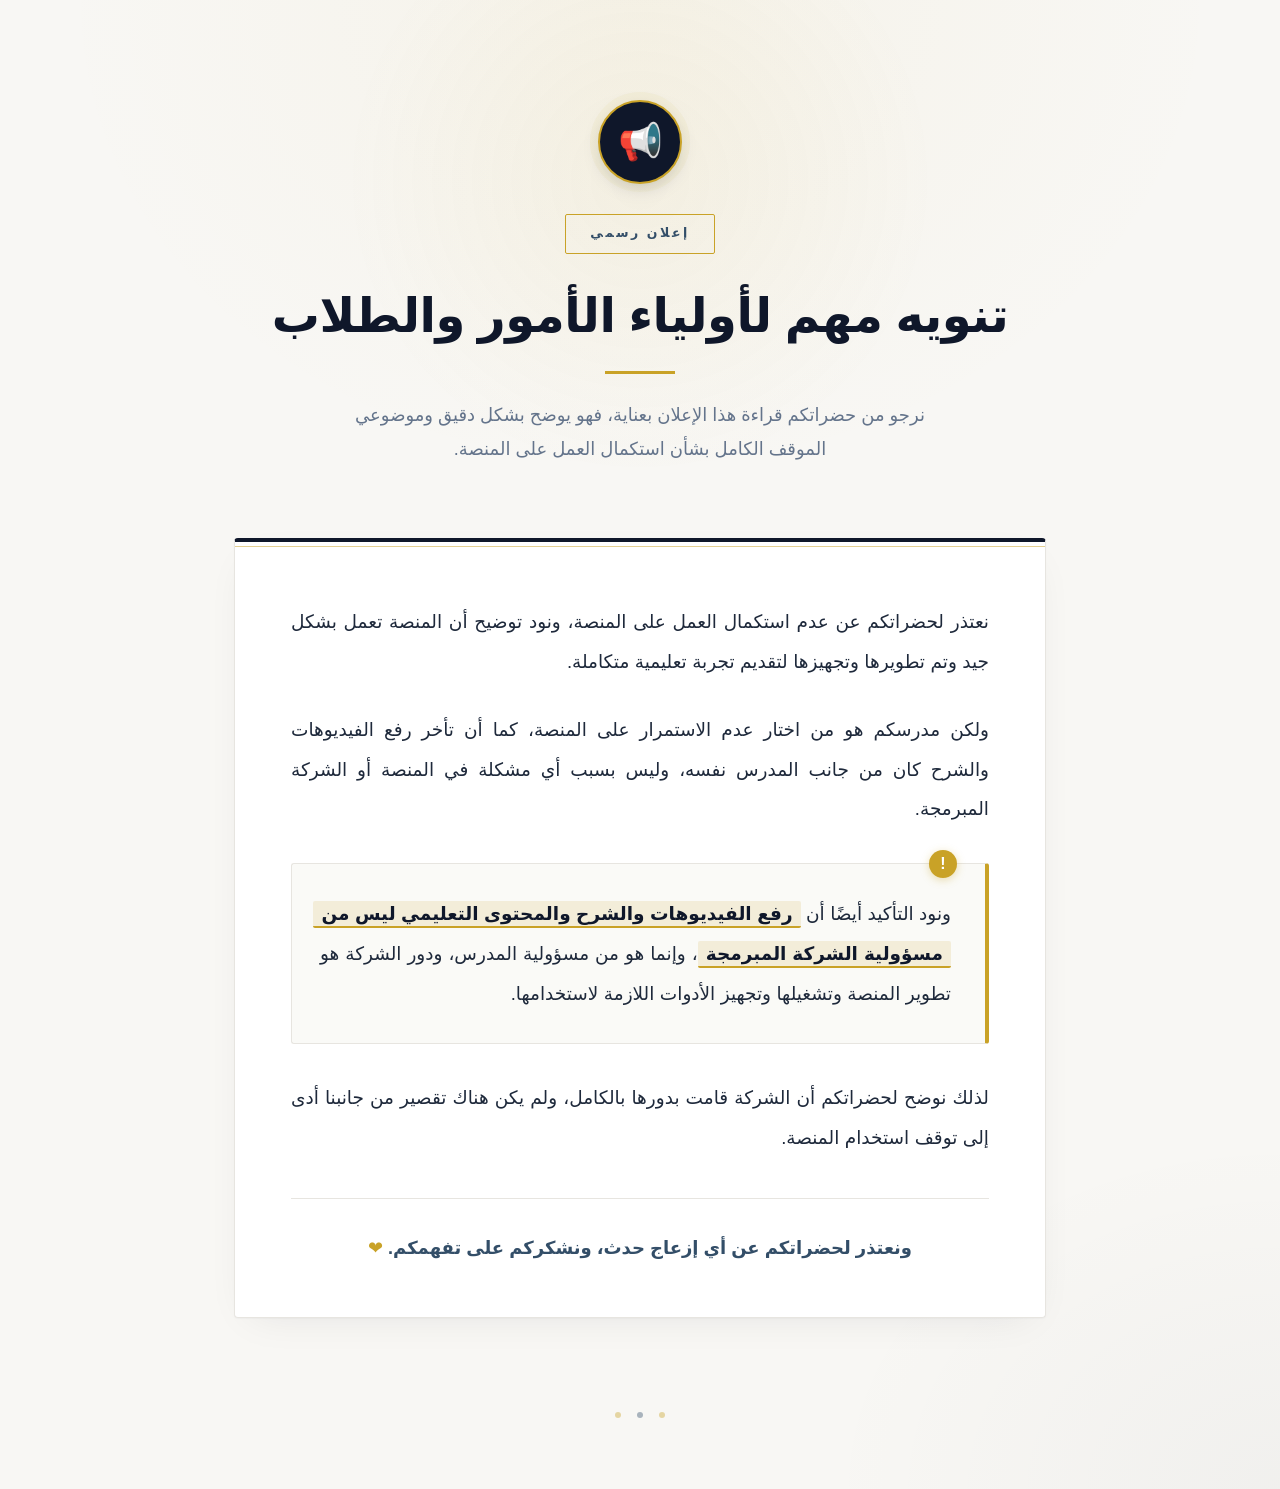
==== commit a3638433: "Add files via upload" ====
--- a/index.html
+++ b/index.html
@@ -1,77 +1,555 @@
-<!DOCTYPE html>
-<html lang="ar" dir="rtl">
-<head>
-  <meta charset="UTF-8">
-  <meta name="viewport" content="width=device-width, initial-scale=1.0">
-  <title>لوحة المعلم | MFX Admin</title>
-  <link href="https://fonts.googleapis.com/css2?family=IBM+Plex+Sans+Arabic:wght@300;400;500;600;700&display=swap" rel="stylesheet">
-  <link rel="stylesheet" href="css/style.css">
-</head>
-<body>
-  <button class="mfx-menu-toggle" onclick="toggleMfxSidebar()" aria-label="فتح القائمة">☰</button>
-  <div class="mfx-sidebar-backdrop" id="mfx-sidebar-backdrop" onclick="toggleMfxSidebar()"></div>
-
-  <aside class="dash-sidebar">
-    <div class="logo" style="margin-bottom:32px; padding:0 8px;">
-      <div class="logo-mark">👨‍🏫</div>
-      <span class="text-gradient">MFX Admin</span>
-    </div>
-    <nav>
-      <a href="index.html" class="dash-nav-item active"><span>📊</span> لوحة التحكم</a>
-      <a href="units.html" class="dash-nav-item"><span>🎓</span> الكورسات</a>
-      <a href="codes.html" class="dash-nav-item"><span>🎫</span> توليد الأكواد</a>
-      <a href="students.html" class="dash-nav-item"><span>👥</span> الطلاب</a>
-      <a href="exams.html" class="dash-nav-item"><span>📝</span> النتائج والامتحانات</a>
-      <a href="presentations.html" class="dash-nav-item"><span>📊</span> العروض التقديمية</a>
-      <a href="chat.html" class="dash-nav-item"><span>💬</span> المحادثات</a>
-      <a href="account.html" class="dash-nav-item"><span>🔒</span> الحساب</a>
-      <a href="#" class="dash-nav-item" onclick="logout()" style="margin-top:auto; color:var(--danger);"><span>🚪</span> خروج</a>
-    </nav>
-  </aside>
-
-  <main class="dash-main">
-    <div style="margin-bottom:32px;">
-      <h1 style="font-size:1.6rem;">لوحة تحكم المعلم</h1>
-      <p style="color:var(--text-secondary); margin-top:4px;">نظرة عامة على المنصة</p>
-    </div>
-
-    <div class="grid-4" style="margin-bottom:32px;">
-      <div class="stat-card">
-        <div class="stat-value text-gradient" id="stat-students">—</div>
-        <div class="stat-label">طالب مسجل</div>
-      </div>
-      <div class="stat-card">
-        <div class="stat-value text-gradient" id="stat-courses">—</div>
-        <div class="stat-label">كورس</div>
-      </div>
-      <div class="stat-card">
-        <div class="stat-value text-gradient" id="stat-exams">—</div>
-        <div class="stat-label">امتحان</div>
-      </div>
-      <div class="stat-card">
-        <div class="stat-value text-gradient" id="stat-codes">—</div>
-        <div class="stat-label">كود نشط</div>
-      </div>
-    </div>
-
-    <div style="display:grid; grid-template-columns: 1fr 1fr; gap: 32px;">
-      <div>
-        <h2 style="font-size:1.2rem; margin-bottom:16px;">📈 آخر النشاطات</h2>
-        <div id="recent-activity">
-          <div class="skel" style="height:60px; margin-bottom:8px;"></div>
-          <div class="skel" style="height:60px; margin-bottom:8px;"></div>
-        </div>
-      </div>
-      <div>
-        <h2 style="font-size:1.2rem; margin-bottom:16px;">🏆 أفضل الطلاب</h2>
-        <div id="top-students">
-          <div class="skel" style="height:60px; margin-bottom:8px;"></div>
-          <div class="skel" style="height:60px; margin-bottom:8px;"></div>
-        </div>
-      </div>
-    </div>
-  </main>
-
-  <script src="js/app.js"></script>
-</body>
+<!DOCTYPE html>
+<html lang="ar" dir="rtl">
+<head>
+<meta charset="UTF-8">
+<meta name="viewport" content="width=device-width, initial-scale=1.0">
+<title>تنويه مهم | إعلان رسمي</title>
+<style>
+  /* ========== RESET & GLOBAL ========== */
+  * {
+    margin: 0;
+    padding: 0;
+    box-sizing: border-box;
+  }
+
+  html {
+    scroll-behavior: smooth;
+  }
+
+  body {
+    font-family: 'Segoe UI', 'Tahoma', 'Arial', system-ui, -apple-system, sans-serif;
+    background: #F8F7F4;
+    background-image:
+      radial-gradient(ellipse 70% 50% at 50% 0%, rgba(201, 162, 39, 0.05), transparent 65%),
+      radial-gradient(ellipse 60% 40% at 100% 100%, rgba(15, 23, 42, 0.03), transparent 60%);
+    min-height: 100vh;
+    color: #1E293B;
+    line-height: 1.9;
+    -webkit-font-smoothing: antialiased;
+    -moz-osx-font-smoothing: grayscale;
+    overflow-x: hidden;
+    padding: 0;
+  }
+
+  /* ========== ANIMATIONS (subtle & elegant) ========== */
+  @keyframes fadeUp {
+    from {
+      opacity: 0;
+      transform: translateY(24px);
+    }
+    to {
+      opacity: 1;
+      transform: translateY(0);
+    }
+  }
+
+  @keyframes fadeIn {
+    from { opacity: 0; }
+    to   { opacity: 1; }
+  }
+
+  @keyframes slideDown {
+    from {
+      opacity: 0;
+      transform: translateY(-14px);
+    }
+    to {
+      opacity: 1;
+      transform: translateY(0);
+    }
+  }
+
+  @keyframes lineGrow {
+    from { transform: scaleX(0); }
+    to   { transform: scaleX(1); }
+  }
+
+  @keyframes softFloat {
+    0%, 100% { transform: translateY(0); }
+    50%      { transform: translateY(-4px); }
+  }
+
+  @keyframes softGlow {
+    0%, 100% { opacity: 0.5; }
+    50%      { opacity: 0.9; }
+  }
+
+  /* ========== HERO SECTION ========== */
+  .hero {
+    position: relative;
+    padding: 100px 24px 72px;
+    text-align: center;
+    overflow: hidden;
+    animation: fadeIn 1s ease both;
+  }
+
+  /* Subtle gold arc behind hero */
+  .hero::before {
+    content: "";
+    position: absolute;
+    top: -120px;
+    left: 50%;
+    transform: translateX(-50%);
+    width: 600px;
+    height: 600px;
+    border-radius: 50%;
+    background: radial-gradient(circle, rgba(201, 162, 39, 0.06) 0%, transparent 70%);
+    pointer-events: none;
+    z-index: 0;
+  }
+
+  .hero-content {
+    position: relative;
+    z-index: 1;
+    max-width: 880px;
+    margin: 0 auto;
+  }
+
+  /* Official icon — navy circle with gold ring */
+  .hero-icon {
+    width: 84px;
+    height: 84px;
+    margin: 0 auto 30px;
+    border-radius: 50%;
+    display: flex;
+    align-items: center;
+    justify-content: center;
+    background: #0F172A;
+    font-size: 36px;
+    color: #C9A227;
+    border: 2px solid #C9A227;
+    box-shadow:
+      0 6px 20px -6px rgba(15, 23, 42, 0.25),
+      0 0 0 8px rgba(201, 162, 39, 0.06);
+    animation: softFloat 5s ease-in-out infinite;
+  }
+
+  /* Small label above headline */
+  .hero-label {
+    display: inline-block;
+    font-size: 12.5px;
+    font-weight: 700;
+    letter-spacing: 2.5px;
+    color: #334E68;
+    background: transparent;
+    border: 1px solid #C9A227;
+    padding: 7px 24px;
+    border-radius: 2px;
+    margin-bottom: 28px;
+    text-transform: uppercase;
+    animation: slideDown 0.8s 0.2s cubic-bezier(0.22, 1, 0.36, 1) both;
+  }
+
+  /* Main headline */
+  .hero h1 {
+    font-size: clamp(28px, 5vw, 48px);
+    font-weight: 800;
+    line-height: 1.4;
+    margin-bottom: 24px;
+    letter-spacing: -0.4px;
+    color: #0F172A;
+    animation: slideDown 0.9s 0.35s cubic-bezier(0.22, 1, 0.36, 1) both;
+  }
+
+  /* Gold underline accent for headline */
+  .hero h1::after {
+    content: "";
+    display: block;
+    width: 70px;
+    height: 3px;
+    margin: 22px auto 0;
+    background: #C9A227;
+    border-radius: 0;
+    animation: lineGrow 1s 0.7s cubic-bezier(0.22, 1, 0.36, 1) both;
+    transform-origin: center;
+  }
+
+  /* Visual subtitle */
+  .hero-subtitle {
+    font-size: clamp(15px, 2vw, 18px);
+    color: #64748B;
+    font-weight: 400;
+    max-width: 620px;
+    margin: 0 auto;
+    line-height: 1.9;
+    animation: fadeUp 0.9s 0.55s cubic-bezier(0.22, 1, 0.36, 1) both;
+  }
+
+  /* ========== ANNOUNCEMENT MAIN CARD ========== */
+  .announcement-wrapper {
+    max-width: 860px;
+    margin: 0 auto 80px;
+    padding: 0 24px;
+    position: relative;
+    z-index: 1;
+  }
+
+  .announcement-card {
+    position: relative;
+    background: #FFFFFF;
+    border-radius: 4px;
+    padding: 60px 56px 52px;
+    border: 1px solid #E7E5E0;
+    border-top: 4px solid #0F172A;
+    box-shadow:
+      0 1px 2px rgba(15, 23, 42, 0.04),
+      0 12px 40px -18px rgba(15, 23, 42, 0.10);
+    animation: fadeUp 1s 0.85s cubic-bezier(0.22, 1, 0.36, 1) both;
+    transition: box-shadow 0.4s ease;
+  }
+
+  .announcement-card:hover {
+    box-shadow:
+      0 1px 2px rgba(15, 23, 42, 0.04),
+      0 18px 50px -18px rgba(15, 23, 42, 0.14);
+  }
+
+  /* Thin gold line under the navy top border */
+  .announcement-card::before {
+    content: "";
+    position: absolute;
+    top: 4px;
+    left: 0;
+    right: 0;
+    height: 1px;
+    background: #C9A227;
+    opacity: 0.5;
+  }
+
+  /* ========== ANNOUNCEMENT TEXT ========== */
+  .announcement-text p {
+    font-size: 18.5px;
+    line-height: 2.15;
+    color: #1E293B;
+    margin-bottom: 28px;
+    text-align: justify;
+    word-spacing: 0.3px;
+    animation: fadeUp 0.8s cubic-bezier(0.22, 1, 0.36, 1) both;
+  }
+
+  .announcement-text p:nth-child(1) { animation-delay: 1.05s; }
+  .announcement-text p:nth-child(2) { animation-delay: 1.20s; }
+  .announcement-text p:nth-child(4) { animation-delay: 1.50s; }
+
+  .announcement-text p:last-of-type {
+    margin-bottom: 0;
+  }
+
+  /* Highlighted strong text — gold accent */
+  .announcement-text strong {
+    color: #0F172A;
+    font-weight: 800;
+    background: rgba(201, 162, 39, 0.10);
+    padding: 2px 8px;
+    border-radius: 2px;
+    box-decoration-break: clone;
+    -webkit-box-decoration-break: clone;
+    border-bottom: 2px solid #C9A227;
+  }
+
+  /* ========== HIGHLIGHT BOX (key sentence) ========== */
+  .highlight-box {
+    position: relative;
+    background: #FAFAF7;
+    border: 1px solid #E7E5E0;
+    border-right: 4px solid #C9A227;
+    border-radius: 3px;
+    padding: 30px 34px 30px 28px;
+    margin: 34px 0;
+    animation: fadeUp 0.9s 1.35s cubic-bezier(0.22, 1, 0.36, 1) both;
+    transition: background 0.3s ease;
+  }
+
+  .highlight-box:hover {
+    background: #F8F7F4;
+  }
+
+  .highlight-box p {
+    font-size: 18.5px;
+    line-height: 2.15;
+    color: #1E293B;
+    text-align: justify;
+    margin: 0;
+  }
+
+  .highlight-box strong {
+    color: #0F172A;
+    font-weight: 800;
+    background: rgba(201, 162, 39, 0.14);
+    padding: 2px 8px;
+    border-radius: 2px;
+    box-decoration-break: clone;
+    -webkit-box-decoration-break: clone;
+    border-bottom: 2px solid #C9A227;
+  }
+
+  /* Small gold corner accent */
+  .highlight-box::after {
+    content: "!";
+    position: absolute;
+    top: -14px;
+    right: 28px;
+    width: 28px;
+    height: 28px;
+    background: #C9A227;
+    border-radius: 50%;
+    display: flex;
+    align-items: center;
+    justify-content: center;
+    font-size: 16px;
+    font-weight: 800;
+    color: #FFFFFF;
+    box-shadow: 0 2px 8px rgba(201, 162, 39, 0.35);
+  }
+
+  /* ========== CLOSING MESSAGE ========== */
+  .closing-message {
+    margin-top: 40px;
+    padding-top: 32px;
+    border-top: 1px solid #E7E5E0;
+    text-align: center;
+    font-size: 18px;
+    font-weight: 600;
+    color: #334E68;
+    line-height: 1.9;
+    animation: fadeUp 0.9s 1.65s cubic-bezier(0.22, 1, 0.36, 1) both;
+  }
+
+  .closing-message .heart {
+    color: #C9A227;
+    display: inline-block;
+    animation: softFloat 2.4s ease-in-out infinite;
+    font-size: 18px;
+  }
+
+  /* ========== BOTTOM DECORATIVE ELEMENT ========== */
+  .bottom-accent {
+    text-align: center;
+    padding-bottom: 60px;
+    animation: fadeIn 1.2s 1.9s ease both;
+  }
+
+  .bottom-accent .dot {
+    display: inline-block;
+    width: 6px;
+    height: 6px;
+    border-radius: 50%;
+    background: #C9A227;
+    margin: 0 6px;
+    opacity: 0.4;
+    animation: softGlow 2.4s ease-in-out infinite;
+  }
+
+  .bottom-accent .dot:nth-child(2) {
+    animation-delay: 0.4s;
+    background: #334E68;
+  }
+
+  .bottom-accent .dot:nth-child(3) {
+    animation-delay: 0.8s;
+    background: #C9A227;
+  }
+
+  /* ========== RESPONSIVE ========== */
+  @media (max-width: 768px) {
+    .hero {
+      padding: 76px 20px 56px;
+    }
+
+    .hero-icon {
+      width: 70px;
+      height: 70px;
+      font-size: 30px;
+      margin-bottom: 24px;
+    }
+
+    .announcement-card {
+      padding: 44px 34px 40px;
+    }
+
+    .announcement-text p,
+    .highlight-box p {
+      font-size: 16.5px;
+      line-height: 2.05;
+    }
+
+    .highlight-box {
+      padding: 24px 26px 24px 22px;
+    }
+
+    .closing-message {
+      font-size: 16.5px;
+    }
+  }
+
+  @media (max-width: 520px) {
+    .hero {
+      padding: 60px 16px 46px;
+    }
+
+    .hero-icon {
+      width: 62px;
+      height: 62px;
+      font-size: 26px;
+      margin-bottom: 22px;
+      border-width: 1.5px;
+    }
+
+    .hero-label {
+      font-size: 11px;
+      padding: 6px 18px;
+      letter-spacing: 1.5px;
+    }
+
+    .announcement-wrapper {
+      padding: 0 14px;
+      margin-bottom: 56px;
+    }
+
+    .announcement-card {
+      padding: 32px 22px 30px;
+      border-top-width: 3px;
+    }
+
+    .announcement-text p,
+    .highlight-box p {
+      font-size: 15px;
+      line-height: 2;
+      text-align: right;
+    }
+
+    .announcement-text strong,
+    .highlight-box strong {
+      padding: 1px 5px;
+    }
+
+    .highlight-box {
+      padding: 20px 18px 20px 16px;
+      margin: 26px 0;
+      border-right-width: 3px;
+    }
+
+    .highlight-box::after {
+      width: 24px;
+      height: 24px;
+      font-size: 13px;
+      top: -12px;
+      right: 20px;
+    }
+
+    .closing-message {
+      font-size: 15px;
+      margin-top: 30px;
+      padding-top: 26px;
+    }
+
+    .closing-message .heart {
+      font-size: 16px;
+    }
+  }
+
+  /* ========== PRINT ========== */
+  @media print {
+    body {
+      background: #fff;
+      color: #000;
+    }
+    .announcement-card {
+      box-shadow: none;
+      border: 1px solid #ccc;
+    }
+    .hero-icon {
+      box-shadow: none;
+    }
+  }
+</style>
+</head>
+<body>
+
+  <!-- ===== HERO SECTION ===== -->
+  <header class="hero">
+    <div class="hero-content">
+      <div class="hero-icon">📢</div>
+      <div class="hero-label">إعلان رسمي</div>
+      <h1>تنويه مهم لأولياء الأمور والطلاب</h1>
+      <p class="hero-subtitle">
+        نرجو من حضراتكم قراءة هذا الإعلان بعناية، فهو يوضح بشكل دقيق وموضوعي الموقف الكامل بشأن استكمال العمل على المنصة.
+      </p>
+    </div>
+  </header>
+
+  <!-- ===== MAIN ANNOUNCEMENT ===== -->
+  <main class="announcement-wrapper">
+    <div class="announcement-card">
+
+      <div class="announcement-text">
+
+        <!-- Paragraph 1 — EXACT -->
+        <p>
+          نعتذر لحضراتكم عن عدم استكمال العمل على المنصة، ونود توضيح أن المنصة تعمل بشكل جيد وتم تطويرها وتجهيزها لتقديم تجربة تعليمية متكاملة.
+        </p>
+
+        <!-- Paragraph 2 — EXACT -->
+        <p>
+          ولكن مدرسكم هو من اختار عدم الاستمرار على المنصة، كما أن تأخر رفع الفيديوهات والشرح كان من جانب المدرس نفسه، وليس بسبب أي مشكلة في المنصة أو الشركة المبرمجة.
+        </p>
+
+        <!-- Paragraph 3 (key sentence) — EXACT, inside highlight box -->
+        <div class="highlight-box">
+          <p>
+            ونود التأكيد أيضًا أن <strong>رفع الفيديوهات والشرح والمحتوى التعليمي ليس من مسؤولية الشركة المبرمجة</strong>، وإنما هو من مسؤولية المدرس، ودور الشركة هو تطوير المنصة وتشغيلها وتجهيز الأدوات اللازمة لاستخدامها.
+          </p>
+        </div>
+
+        <!-- Paragraph 4 — EXACT -->
+        <p>
+          لذلك نوضح لحضراتكم أن الشركة قامت بدورها بالكامل، ولم يكن هناك تقصير من جانبنا أدى إلى توقف استخدام المنصة.
+        </p>
+
+      </div>
+
+      <!-- Closing message — EXACT -->
+      <div class="closing-message">
+        ونعتذر لحضراتكم عن أي إزعاج حدث، ونشكركم على تفهمكم. <span class="heart">❤</span>
+      </div>
+
+    </div>
+  </main>
+
+  <!-- ===== BOTTOM DECORATIVE ACCENT ===== -->
+  <div class="bottom-accent">
+    <span class="dot"></span>
+    <span class="dot"></span>
+    <span class="dot"></span>
+  </div>
+
+  <!-- ===== JAVASCRIPT (lightweight smooth reveal) ===== -->
+  <script>
+    (function() {
+      // Smooth reveal on scroll for elements below the fold
+      const observerOptions = {
+        threshold: 0.08,
+        rootMargin: '0px 0px -30px 0px'
+      };
+
+      const observer = new IntersectionObserver((entries) => {
+        entries.forEach(entry => {
+          if (entry.isIntersecting) {
+            entry.target.style.opacity = '1';
+            observer.unobserve(entry.target);
+          }
+        });
+      }, observerOptions);
+
+      const revealElements = document.querySelectorAll('.announcement-card, .closing-message, .bottom-accent');
+      revealElements.forEach(el => {
+        observer.observe(el);
+      });
+
+      // Ensure body is visible
+      document.body.style.opacity = '1';
+    })();
+  </script>
+
+</body>
 </html>
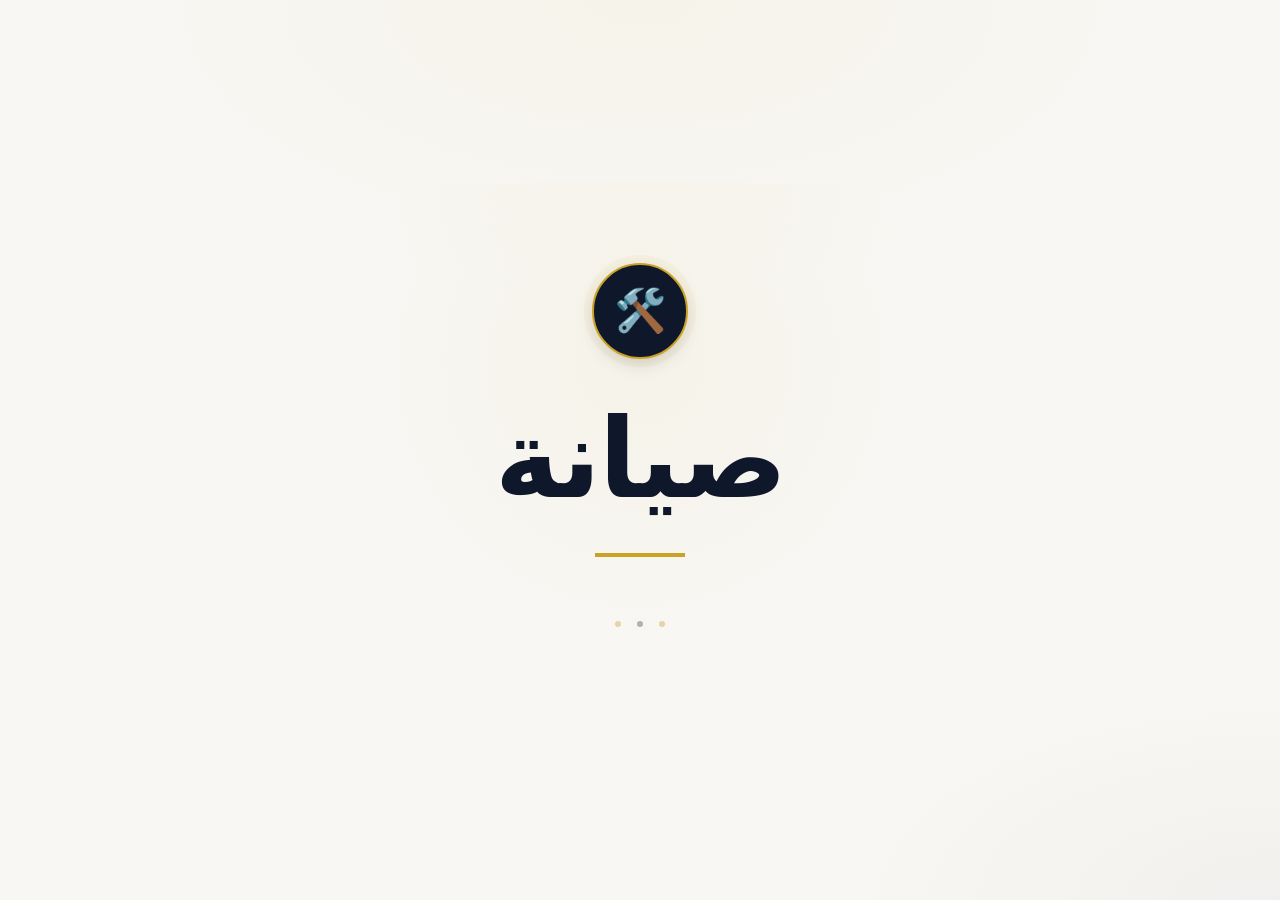
==== commit 9dc1a4f2: "Update index.html" ====
--- a/index.html
+++ b/index.html
@@ -3,7 +3,7 @@
 <head>
 <meta charset="UTF-8">
 <meta name="viewport" content="width=device-width, initial-scale=1.0">
-<title>تنويه مهم | إعلان رسمي</title>
+<title>صيانة</title>
 <style>
   /* ========== RESET & GLOBAL ========== */
   * {
@@ -29,6 +29,9 @@
     -moz-osx-font-smoothing: grayscale;
     overflow-x: hidden;
     padding: 0;
+    display: flex;
+    align-items: center;
+    justify-content: center;
   }
 
   /* ========== ANIMATIONS (subtle & elegant) ========== */
@@ -77,10 +80,13 @@
   /* ========== HERO SECTION ========== */
   .hero {
     position: relative;
-    padding: 100px 24px 72px;
+    padding: 80px 24px 80px;
     text-align: center;
     overflow: hidden;
     animation: fadeIn 1s ease both;
+    width: 100%;
+    max-width: 900px;
+    margin: 0 auto;
   }
 
   /* Subtle gold arc behind hero */
@@ -107,15 +113,15 @@
 
   /* Official icon — navy circle with gold ring */
   .hero-icon {
-    width: 84px;
-    height: 84px;
-    margin: 0 auto 30px;
+    width: 96px;
+    height: 96px;
+    margin: 0 auto 34px;
     border-radius: 50%;
     display: flex;
     align-items: center;
     justify-content: center;
     background: #0F172A;
-    font-size: 36px;
+    font-size: 42px;
     color: #C9A227;
     border: 2px solid #C9A227;
     box-shadow:
@@ -124,29 +130,13 @@
     animation: softFloat 5s ease-in-out infinite;
   }
 
-  /* Small label above headline */
-  .hero-label {
-    display: inline-block;
-    font-size: 12.5px;
-    font-weight: 700;
-    letter-spacing: 2.5px;
-    color: #334E68;
-    background: transparent;
-    border: 1px solid #C9A227;
-    padding: 7px 24px;
-    border-radius: 2px;
-    margin-bottom: 28px;
-    text-transform: uppercase;
-    animation: slideDown 0.8s 0.2s cubic-bezier(0.22, 1, 0.36, 1) both;
-  }
-
   /* Main headline */
   .hero h1 {
-    font-size: clamp(28px, 5vw, 48px);
-    font-weight: 800;
-    line-height: 1.4;
-    margin-bottom: 24px;
-    letter-spacing: -0.4px;
+    font-size: clamp(48px, 10vw, 110px);
+    font-weight: 900;
+    line-height: 1.2;
+    margin-bottom: 0;
+    letter-spacing: -2px;
     color: #0F172A;
     animation: slideDown 0.9s 0.35s cubic-bezier(0.22, 1, 0.36, 1) both;
   }
@@ -155,178 +145,20 @@
   .hero h1::after {
     content: "";
     display: block;
-    width: 70px;
-    height: 3px;
-    margin: 22px auto 0;
+    width: 90px;
+    height: 4px;
+    margin: 28px auto 0;
     background: #C9A227;
     border-radius: 0;
     animation: lineGrow 1s 0.7s cubic-bezier(0.22, 1, 0.36, 1) both;
     transform-origin: center;
   }
 
-  /* Visual subtitle */
-  .hero-subtitle {
-    font-size: clamp(15px, 2vw, 18px);
-    color: #64748B;
-    font-weight: 400;
-    max-width: 620px;
-    margin: 0 auto;
-    line-height: 1.9;
-    animation: fadeUp 0.9s 0.55s cubic-bezier(0.22, 1, 0.36, 1) both;
-  }
-
-  /* ========== ANNOUNCEMENT MAIN CARD ========== */
-  .announcement-wrapper {
-    max-width: 860px;
-    margin: 0 auto 80px;
-    padding: 0 24px;
-    position: relative;
-    z-index: 1;
-  }
-
-  .announcement-card {
-    position: relative;
-    background: #FFFFFF;
-    border-radius: 4px;
-    padding: 60px 56px 52px;
-    border: 1px solid #E7E5E0;
-    border-top: 4px solid #0F172A;
-    box-shadow:
-      0 1px 2px rgba(15, 23, 42, 0.04),
-      0 12px 40px -18px rgba(15, 23, 42, 0.10);
-    animation: fadeUp 1s 0.85s cubic-bezier(0.22, 1, 0.36, 1) both;
-    transition: box-shadow 0.4s ease;
-  }
-
-  .announcement-card:hover {
-    box-shadow:
-      0 1px 2px rgba(15, 23, 42, 0.04),
-      0 18px 50px -18px rgba(15, 23, 42, 0.14);
-  }
-
-  /* Thin gold line under the navy top border */
-  .announcement-card::before {
-    content: "";
-    position: absolute;
-    top: 4px;
-    left: 0;
-    right: 0;
-    height: 1px;
-    background: #C9A227;
-    opacity: 0.5;
-  }
-
-  /* ========== ANNOUNCEMENT TEXT ========== */
-  .announcement-text p {
-    font-size: 18.5px;
-    line-height: 2.15;
-    color: #1E293B;
-    margin-bottom: 28px;
-    text-align: justify;
-    word-spacing: 0.3px;
-    animation: fadeUp 0.8s cubic-bezier(0.22, 1, 0.36, 1) both;
-  }
-
-  .announcement-text p:nth-child(1) { animation-delay: 1.05s; }
-  .announcement-text p:nth-child(2) { animation-delay: 1.20s; }
-  .announcement-text p:nth-child(4) { animation-delay: 1.50s; }
-
-  .announcement-text p:last-of-type {
-    margin-bottom: 0;
-  }
-
-  /* Highlighted strong text — gold accent */
-  .announcement-text strong {
-    color: #0F172A;
-    font-weight: 800;
-    background: rgba(201, 162, 39, 0.10);
-    padding: 2px 8px;
-    border-radius: 2px;
-    box-decoration-break: clone;
-    -webkit-box-decoration-break: clone;
-    border-bottom: 2px solid #C9A227;
-  }
-
-  /* ========== HIGHLIGHT BOX (key sentence) ========== */
-  .highlight-box {
-    position: relative;
-    background: #FAFAF7;
-    border: 1px solid #E7E5E0;
-    border-right: 4px solid #C9A227;
-    border-radius: 3px;
-    padding: 30px 34px 30px 28px;
-    margin: 34px 0;
-    animation: fadeUp 0.9s 1.35s cubic-bezier(0.22, 1, 0.36, 1) both;
-    transition: background 0.3s ease;
-  }
-
-  .highlight-box:hover {
-    background: #F8F7F4;
-  }
-
-  .highlight-box p {
-    font-size: 18.5px;
-    line-height: 2.15;
-    color: #1E293B;
-    text-align: justify;
-    margin: 0;
-  }
-
-  .highlight-box strong {
-    color: #0F172A;
-    font-weight: 800;
-    background: rgba(201, 162, 39, 0.14);
-    padding: 2px 8px;
-    border-radius: 2px;
-    box-decoration-break: clone;
-    -webkit-box-decoration-break: clone;
-    border-bottom: 2px solid #C9A227;
-  }
-
-  /* Small gold corner accent */
-  .highlight-box::after {
-    content: "!";
-    position: absolute;
-    top: -14px;
-    right: 28px;
-    width: 28px;
-    height: 28px;
-    background: #C9A227;
-    border-radius: 50%;
-    display: flex;
-    align-items: center;
-    justify-content: center;
-    font-size: 16px;
-    font-weight: 800;
-    color: #FFFFFF;
-    box-shadow: 0 2px 8px rgba(201, 162, 39, 0.35);
-  }
-
-  /* ========== CLOSING MESSAGE ========== */
-  .closing-message {
-    margin-top: 40px;
-    padding-top: 32px;
-    border-top: 1px solid #E7E5E0;
-    text-align: center;
-    font-size: 18px;
-    font-weight: 600;
-    color: #334E68;
-    line-height: 1.9;
-    animation: fadeUp 0.9s 1.65s cubic-bezier(0.22, 1, 0.36, 1) both;
-  }
-
-  .closing-message .heart {
-    color: #C9A227;
-    display: inline-block;
-    animation: softFloat 2.4s ease-in-out infinite;
-    font-size: 18px;
-  }
-
   /* ========== BOTTOM DECORATIVE ELEMENT ========== */
   .bottom-accent {
     text-align: center;
-    padding-bottom: 60px;
-    animation: fadeIn 1.2s 1.9s ease both;
+    padding-top: 50px;
+    animation: fadeIn 1.2s 1.2s ease both;
   }
 
   .bottom-accent .dot {
@@ -353,98 +185,38 @@
   /* ========== RESPONSIVE ========== */
   @media (max-width: 768px) {
     .hero {
-      padding: 76px 20px 56px;
+      padding: 60px 20px 60px;
     }
 
     .hero-icon {
-      width: 70px;
-      height: 70px;
-      font-size: 30px;
-      margin-bottom: 24px;
-    }
-
-    .announcement-card {
-      padding: 44px 34px 40px;
-    }
-
-    .announcement-text p,
-    .highlight-box p {
-      font-size: 16.5px;
-      line-height: 2.05;
-    }
-
-    .highlight-box {
-      padding: 24px 26px 24px 22px;
-    }
-
-    .closing-message {
-      font-size: 16.5px;
+      width: 78px;
+      height: 78px;
+      font-size: 34px;
+      margin-bottom: 28px;
+    }
+
+    .hero h1 {
+      letter-spacing: -1.5px;
     }
   }
 
   @media (max-width: 520px) {
     .hero {
-      padding: 60px 16px 46px;
+      padding: 50px 16px 50px;
     }
 
     .hero-icon {
-      width: 62px;
-      height: 62px;
-      font-size: 26px;
-      margin-bottom: 22px;
+      width: 68px;
+      height: 68px;
+      font-size: 28px;
+      margin-bottom: 24px;
       border-width: 1.5px;
     }
 
-    .hero-label {
-      font-size: 11px;
-      padding: 6px 18px;
-      letter-spacing: 1.5px;
-    }
-
-    .announcement-wrapper {
-      padding: 0 14px;
-      margin-bottom: 56px;
-    }
-
-    .announcement-card {
-      padding: 32px 22px 30px;
-      border-top-width: 3px;
-    }
-
-    .announcement-text p,
-    .highlight-box p {
-      font-size: 15px;
-      line-height: 2;
-      text-align: right;
-    }
-
-    .announcement-text strong,
-    .highlight-box strong {
-      padding: 1px 5px;
-    }
-
-    .highlight-box {
-      padding: 20px 18px 20px 16px;
-      margin: 26px 0;
-      border-right-width: 3px;
-    }
-
-    .highlight-box::after {
-      width: 24px;
-      height: 24px;
-      font-size: 13px;
-      top: -12px;
-      right: 20px;
-    }
-
-    .closing-message {
-      font-size: 15px;
-      margin-top: 30px;
-      padding-top: 26px;
-    }
-
-    .closing-message .heart {
-      font-size: 16px;
+    .hero h1::after {
+      width: 70px;
+      height: 3px;
+      margin-top: 22px;
     }
   }
 
@@ -454,10 +226,6 @@
       background: #fff;
       color: #000;
     }
-    .announcement-card {
-      box-shadow: none;
-      border: 1px solid #ccc;
-    }
     .hero-icon {
       box-shadow: none;
     }
@@ -469,87 +237,15 @@
   <!-- ===== HERO SECTION ===== -->
   <header class="hero">
     <div class="hero-content">
-      <div class="hero-icon">📢</div>
-      <div class="hero-label">إعلان رسمي</div>
-      <h1>تنويه مهم لأولياء الأمور والطلاب</h1>
-      <p class="hero-subtitle">
-        نرجو من حضراتكم قراءة هذا الإعلان بعناية، فهو يوضح بشكل دقيق وموضوعي الموقف الكامل بشأن استكمال العمل على المنصة.
-      </p>
+      <div class="hero-icon">🛠️</div>
+      <h1>صيانة</h1>
+      <div class="bottom-accent">
+        <span class="dot"></span>
+        <span class="dot"></span>
+        <span class="dot"></span>
+      </div>
     </div>
   </header>
 
-  <!-- ===== MAIN ANNOUNCEMENT ===== -->
-  <main class="announcement-wrapper">
-    <div class="announcement-card">
-
-      <div class="announcement-text">
-
-        <!-- Paragraph 1 — EXACT -->
-        <p>
-          نعتذر لحضراتكم عن عدم استكمال العمل على المنصة، ونود توضيح أن المنصة تعمل بشكل جيد وتم تطويرها وتجهيزها لتقديم تجربة تعليمية متكاملة.
-        </p>
-
-        <!-- Paragraph 2 — EXACT -->
-        <p>
-          ولكن مدرسكم هو من اختار عدم الاستمرار على المنصة، كما أن تأخر رفع الفيديوهات والشرح كان من جانب المدرس نفسه، وليس بسبب أي مشكلة في المنصة أو الشركة المبرمجة.
-        </p>
-
-        <!-- Paragraph 3 (key sentence) — EXACT, inside highlight box -->
-        <div class="highlight-box">
-          <p>
-            ونود التأكيد أيضًا أن <strong>رفع الفيديوهات والشرح والمحتوى التعليمي ليس من مسؤولية الشركة المبرمجة</strong>، وإنما هو من مسؤولية المدرس، ودور الشركة هو تطوير المنصة وتشغيلها وتجهيز الأدوات اللازمة لاستخدامها.
-          </p>
-        </div>
-
-        <!-- Paragraph 4 — EXACT -->
-        <p>
-          لذلك نوضح لحضراتكم أن الشركة قامت بدورها بالكامل، ولم يكن هناك تقصير من جانبنا أدى إلى توقف استخدام المنصة.
-        </p>
-
-      </div>
-
-      <!-- Closing message — EXACT -->
-      <div class="closing-message">
-        ونعتذر لحضراتكم عن أي إزعاج حدث، ونشكركم على تفهمكم. <span class="heart">❤</span>
-      </div>
-
-    </div>
-  </main>
-
-  <!-- ===== BOTTOM DECORATIVE ACCENT ===== -->
-  <div class="bottom-accent">
-    <span class="dot"></span>
-    <span class="dot"></span>
-    <span class="dot"></span>
-  </div>
-
-  <!-- ===== JAVASCRIPT (lightweight smooth reveal) ===== -->
-  <script>
-    (function() {
-      // Smooth reveal on scroll for elements below the fold
-      const observerOptions = {
-        threshold: 0.08,
-        rootMargin: '0px 0px -30px 0px'
-      };
-
-      const observer = new IntersectionObserver((entries) => {
-        entries.forEach(entry => {
-          if (entry.isIntersecting) {
-            entry.target.style.opacity = '1';
-            observer.unobserve(entry.target);
-          }
-        });
-      }, observerOptions);
-
-      const revealElements = document.querySelectorAll('.announcement-card, .closing-message, .bottom-accent');
-      revealElements.forEach(el => {
-        observer.observe(el);
-      });
-
-      // Ensure body is visible
-      document.body.style.opacity = '1';
-    })();
-  </script>
-
 </body>
-</html>+</html>
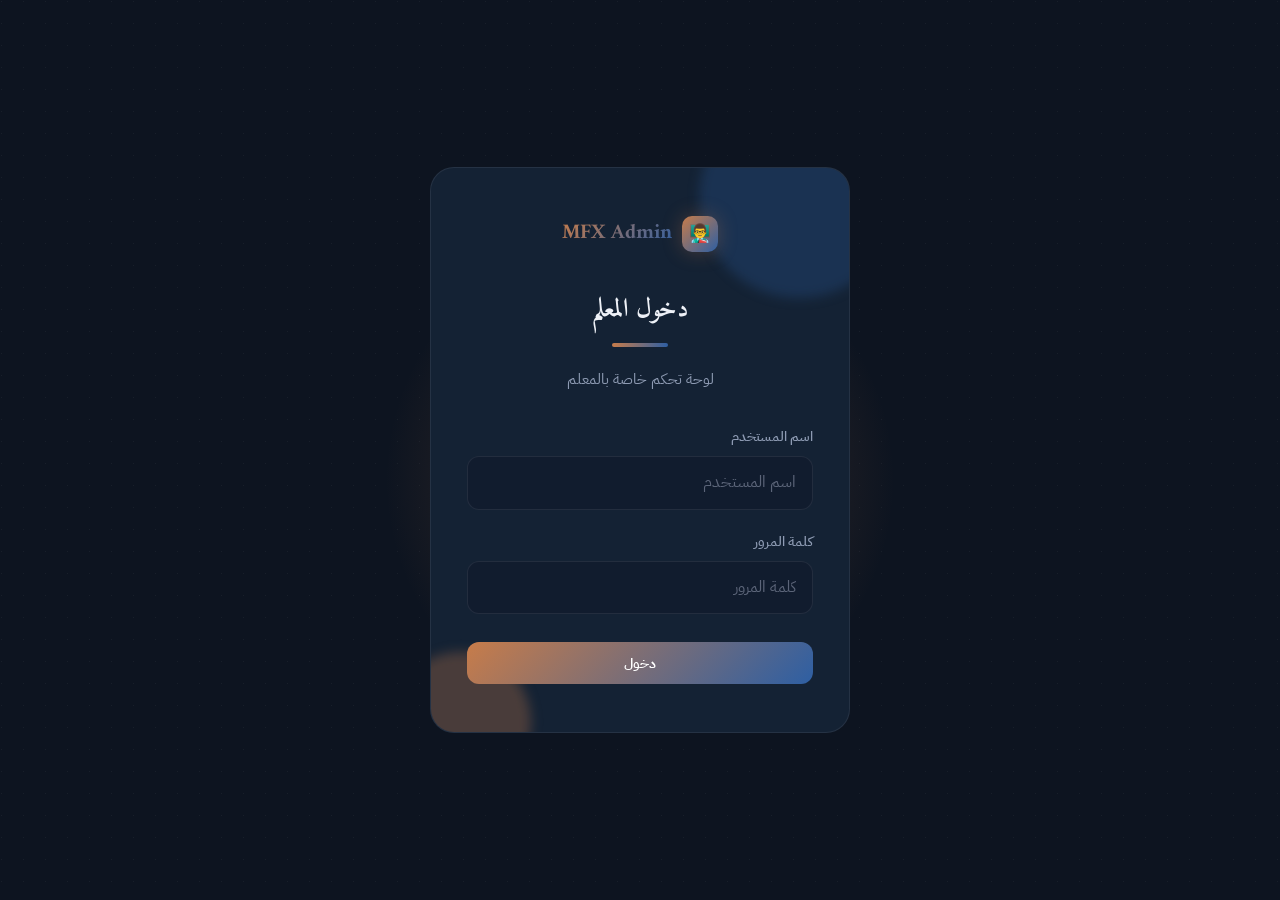
==== commit 2b0c7bbc: "Add files via upload" ====
--- a/index.html
+++ b/index.html
@@ -1,251 +1,77 @@
-<!DOCTYPE html>
-<html lang="ar" dir="rtl">
-<head>
-<meta charset="UTF-8">
-<meta name="viewport" content="width=device-width, initial-scale=1.0">
-<title>صيانة</title>
-<style>
-  /* ========== RESET & GLOBAL ========== */
-  * {
-    margin: 0;
-    padding: 0;
-    box-sizing: border-box;
-  }
-
-  html {
-    scroll-behavior: smooth;
-  }
-
-  body {
-    font-family: 'Segoe UI', 'Tahoma', 'Arial', system-ui, -apple-system, sans-serif;
-    background: #F8F7F4;
-    background-image:
-      radial-gradient(ellipse 70% 50% at 50% 0%, rgba(201, 162, 39, 0.05), transparent 65%),
-      radial-gradient(ellipse 60% 40% at 100% 100%, rgba(15, 23, 42, 0.03), transparent 60%);
-    min-height: 100vh;
-    color: #1E293B;
-    line-height: 1.9;
-    -webkit-font-smoothing: antialiased;
-    -moz-osx-font-smoothing: grayscale;
-    overflow-x: hidden;
-    padding: 0;
-    display: flex;
-    align-items: center;
-    justify-content: center;
-  }
-
-  /* ========== ANIMATIONS (subtle & elegant) ========== */
-  @keyframes fadeUp {
-    from {
-      opacity: 0;
-      transform: translateY(24px);
-    }
-    to {
-      opacity: 1;
-      transform: translateY(0);
-    }
-  }
-
-  @keyframes fadeIn {
-    from { opacity: 0; }
-    to   { opacity: 1; }
-  }
-
-  @keyframes slideDown {
-    from {
-      opacity: 0;
-      transform: translateY(-14px);
-    }
-    to {
-      opacity: 1;
-      transform: translateY(0);
-    }
-  }
-
-  @keyframes lineGrow {
-    from { transform: scaleX(0); }
-    to   { transform: scaleX(1); }
-  }
-
-  @keyframes softFloat {
-    0%, 100% { transform: translateY(0); }
-    50%      { transform: translateY(-4px); }
-  }
-
-  @keyframes softGlow {
-    0%, 100% { opacity: 0.5; }
-    50%      { opacity: 0.9; }
-  }
-
-  /* ========== HERO SECTION ========== */
-  .hero {
-    position: relative;
-    padding: 80px 24px 80px;
-    text-align: center;
-    overflow: hidden;
-    animation: fadeIn 1s ease both;
-    width: 100%;
-    max-width: 900px;
-    margin: 0 auto;
-  }
-
-  /* Subtle gold arc behind hero */
-  .hero::before {
-    content: "";
-    position: absolute;
-    top: -120px;
-    left: 50%;
-    transform: translateX(-50%);
-    width: 600px;
-    height: 600px;
-    border-radius: 50%;
-    background: radial-gradient(circle, rgba(201, 162, 39, 0.06) 0%, transparent 70%);
-    pointer-events: none;
-    z-index: 0;
-  }
-
-  .hero-content {
-    position: relative;
-    z-index: 1;
-    max-width: 880px;
-    margin: 0 auto;
-  }
-
-  /* Official icon — navy circle with gold ring */
-  .hero-icon {
-    width: 96px;
-    height: 96px;
-    margin: 0 auto 34px;
-    border-radius: 50%;
-    display: flex;
-    align-items: center;
-    justify-content: center;
-    background: #0F172A;
-    font-size: 42px;
-    color: #C9A227;
-    border: 2px solid #C9A227;
-    box-shadow:
-      0 6px 20px -6px rgba(15, 23, 42, 0.25),
-      0 0 0 8px rgba(201, 162, 39, 0.06);
-    animation: softFloat 5s ease-in-out infinite;
-  }
-
-  /* Main headline */
-  .hero h1 {
-    font-size: clamp(48px, 10vw, 110px);
-    font-weight: 900;
-    line-height: 1.2;
-    margin-bottom: 0;
-    letter-spacing: -2px;
-    color: #0F172A;
-    animation: slideDown 0.9s 0.35s cubic-bezier(0.22, 1, 0.36, 1) both;
-  }
-
-  /* Gold underline accent for headline */
-  .hero h1::after {
-    content: "";
-    display: block;
-    width: 90px;
-    height: 4px;
-    margin: 28px auto 0;
-    background: #C9A227;
-    border-radius: 0;
-    animation: lineGrow 1s 0.7s cubic-bezier(0.22, 1, 0.36, 1) both;
-    transform-origin: center;
-  }
-
-  /* ========== BOTTOM DECORATIVE ELEMENT ========== */
-  .bottom-accent {
-    text-align: center;
-    padding-top: 50px;
-    animation: fadeIn 1.2s 1.2s ease both;
-  }
-
-  .bottom-accent .dot {
-    display: inline-block;
-    width: 6px;
-    height: 6px;
-    border-radius: 50%;
-    background: #C9A227;
-    margin: 0 6px;
-    opacity: 0.4;
-    animation: softGlow 2.4s ease-in-out infinite;
-  }
-
-  .bottom-accent .dot:nth-child(2) {
-    animation-delay: 0.4s;
-    background: #334E68;
-  }
-
-  .bottom-accent .dot:nth-child(3) {
-    animation-delay: 0.8s;
-    background: #C9A227;
-  }
-
-  /* ========== RESPONSIVE ========== */
-  @media (max-width: 768px) {
-    .hero {
-      padding: 60px 20px 60px;
-    }
-
-    .hero-icon {
-      width: 78px;
-      height: 78px;
-      font-size: 34px;
-      margin-bottom: 28px;
-    }
-
-    .hero h1 {
-      letter-spacing: -1.5px;
-    }
-  }
-
-  @media (max-width: 520px) {
-    .hero {
-      padding: 50px 16px 50px;
-    }
-
-    .hero-icon {
-      width: 68px;
-      height: 68px;
-      font-size: 28px;
-      margin-bottom: 24px;
-      border-width: 1.5px;
-    }
-
-    .hero h1::after {
-      width: 70px;
-      height: 3px;
-      margin-top: 22px;
-    }
-  }
-
-  /* ========== PRINT ========== */
-  @media print {
-    body {
-      background: #fff;
-      color: #000;
-    }
-    .hero-icon {
-      box-shadow: none;
-    }
-  }
-</style>
-</head>
-<body>
-
-  <!-- ===== HERO SECTION ===== -->
-  <header class="hero">
-    <div class="hero-content">
-      <div class="hero-icon">🛠️</div>
-      <h1>صيانة</h1>
-      <div class="bottom-accent">
-        <span class="dot"></span>
-        <span class="dot"></span>
-        <span class="dot"></span>
-      </div>
-    </div>
-  </header>
-
-</body>
-</html>
+<!DOCTYPE html>
+<html lang="ar" dir="rtl">
+<head>
+  <meta charset="UTF-8">
+  <meta name="viewport" content="width=device-width, initial-scale=1.0">
+  <title>لوحة المعلم | MFX Admin</title>
+  <link href="https://fonts.googleapis.com/css2?family=IBM+Plex+Sans+Arabic:wght@300;400;500;600;700&display=swap" rel="stylesheet">
+  <link rel="stylesheet" href="css/style.css">
+</head>
+<body>
+  <button class="mfx-menu-toggle" onclick="toggleMfxSidebar()" aria-label="فتح القائمة">☰</button>
+  <div class="mfx-sidebar-backdrop" id="mfx-sidebar-backdrop" onclick="toggleMfxSidebar()"></div>
+
+  <aside class="dash-sidebar">
+    <div class="logo" style="margin-bottom:32px; padding:0 8px;">
+      <div class="logo-mark">👨‍🏫</div>
+      <span class="text-gradient">MFX Admin</span>
+    </div>
+    <nav>
+      <a href="index.html" class="dash-nav-item active"><span>📊</span> لوحة التحكم</a>
+      <a href="units.html" class="dash-nav-item"><span>🎓</span> الكورسات</a>
+      <a href="codes.html" class="dash-nav-item"><span>🎫</span> توليد الأكواد</a>
+      <a href="students.html" class="dash-nav-item"><span>👥</span> الطلاب</a>
+      <a href="exams.html" class="dash-nav-item"><span>📝</span> النتائج والامتحانات</a>
+      <a href="presentations.html" class="dash-nav-item"><span>📊</span> العروض التقديمية</a>
+      <a href="chat.html" class="dash-nav-item"><span>💬</span> المحادثات</a>
+      <a href="account.html" class="dash-nav-item"><span>🔒</span> الحساب</a>
+      <a href="#" class="dash-nav-item" onclick="logout()" style="margin-top:auto; color:var(--danger);"><span>🚪</span> خروج</a>
+    </nav>
+  </aside>
+
+  <main class="dash-main">
+    <div style="margin-bottom:32px;">
+      <h1 style="font-size:1.6rem;">لوحة تحكم المعلم</h1>
+      <p style="color:var(--text-secondary); margin-top:4px;">نظرة عامة على المنصة</p>
+    </div>
+
+    <div class="grid-4" style="margin-bottom:32px;">
+      <div class="stat-card">
+        <div class="stat-value text-gradient" id="stat-students">—</div>
+        <div class="stat-label">طالب مسجل</div>
+      </div>
+      <div class="stat-card">
+        <div class="stat-value text-gradient" id="stat-courses">—</div>
+        <div class="stat-label">كورس</div>
+      </div>
+      <div class="stat-card">
+        <div class="stat-value text-gradient" id="stat-exams">—</div>
+        <div class="stat-label">امتحان</div>
+      </div>
+      <div class="stat-card">
+        <div class="stat-value text-gradient" id="stat-codes">—</div>
+        <div class="stat-label">كود نشط</div>
+      </div>
+    </div>
+
+    <div style="display:grid; grid-template-columns: 1fr 1fr; gap: 32px;">
+      <div>
+        <h2 style="font-size:1.2rem; margin-bottom:16px;">📈 آخر النشاطات</h2>
+        <div id="recent-activity">
+          <div class="skel" style="height:60px; margin-bottom:8px;"></div>
+          <div class="skel" style="height:60px; margin-bottom:8px;"></div>
+        </div>
+      </div>
+      <div>
+        <h2 style="font-size:1.2rem; margin-bottom:16px;">🏆 أفضل الطلاب</h2>
+        <div id="top-students">
+          <div class="skel" style="height:60px; margin-bottom:8px;"></div>
+          <div class="skel" style="height:60px; margin-bottom:8px;"></div>
+        </div>
+      </div>
+    </div>
+  </main>
+
+  <script src="js/app.js"></script>
+</body>
+</html>
--- a/css/style.css
+++ b/css/style.css
@@ -0,0 +1,1094 @@
+
+@import url('https://fonts.googleapis.com/css2?family=Amiri:ital,wght@0,400;0,700;1,400&family=IBM+Plex+Sans+Arabic:wght@300;400;500;600;700&display=swap');
+
+/* ============================================================
+   "دفتر وحبر" (Notebook & Ink) — a warm, low-glare study theme.
+   Built deliberately AWAY from the two AI-default looks: this is
+   not cream-paper-with-terracotta, and not near-black-with-neon.
+   Instead: a warm charcoal-brown (never pure black — easier on
+   the eyes for long sessions) with a honey-amber "highlighter"
+   accent and a muted ink-teal second accent. Amiri (a classical
+   Arabic Naskh serif) carries headings — a nod to exam paper and
+   handwritten notebooks — while IBM Plex Sans Arabic stays for
+   body text and UI, where clarity matters more than character.
+   Same tokens as the student site, kept in sync deliberately.
+   ============================================================ */
+:root {
+  /* "أزرق ليلي ونحاسي" (Midnight & Copper) — chosen design direction:
+     a cool midnight-blue base instead of the old warm charcoal-brown,
+     with a warm copper primary accent and a muted midnight-blue second
+     accent for contrast. Deliberately away from the purple/cyan
+     "generic AI" gradient look. */
+  --bg: #0d1420;
+  --bg-elevated: #111c2e;
+  --bg-card: #142234;
+  --bg-glass: rgba(20, 34, 52, 0.72);
+  --border: rgba(238, 241, 247, 0.08);
+  --border-hover: rgba(238, 241, 247, 0.18);
+  --text: #eef1f7;
+  --text-secondary: #8e9bb3;
+  --text-muted: #5c6579;
+  --accent: #c77c4a;
+  --accent-light: #d99a6e;
+  --accent-glow: rgba(199, 124, 74, 0.3);
+  --accent-2: #2e5fa3;
+  --accent-2-glow: rgba(46, 95, 163, 0.28);
+  --success: #4caf7d;
+  --warning: #d6a24a;
+  --danger: #d1594f;
+  --radius-sm: 8px;
+  --radius-md: 12px;
+  --radius-lg: 16px;
+  --radius-xl: 24px;
+  --shadow-sm: 0 1px 2px rgba(0,0,0,0.4);
+  --shadow-md: 0 4px 20px rgba(0,0,0,0.5);
+  --shadow-lg: 0 8px 40px rgba(0,0,0,0.6);
+  --shadow-glow: 0 0 40px var(--accent-glow);
+  --transition: all 0.25s cubic-bezier(0.4, 0, 0.2, 1);
+  --font-display: 'Amiri', 'IBM Plex Sans Arabic', serif;
+}
+
+* { margin:0; padding:0; box-sizing:border-box; }
+html { scroll-behavior:smooth; }
+body {
+  font-family: 'IBM Plex Sans Arabic', sans-serif;
+  background:
+    radial-gradient(circle at 1.5px 1.5px, rgba(238,241,247,0.05) 1px, transparent 0) 0 0/22px 22px,
+    var(--bg);
+  color: var(--text);
+  line-height: 1.7;
+  min-height: 100vh;
+  direction: rtl;
+  -webkit-font-smoothing: antialiased;
+}
+h1, h2 { font-family: var(--font-display); }
+
+::-webkit-scrollbar { width: 6px; }
+::-webkit-scrollbar-track { background: transparent; }
+::-webkit-scrollbar-thumb { background: var(--text-muted); border-radius: 3px; }
+::selection { background: var(--accent); color: #1a1509; }
+
+/* Visible keyboard focus everywhere — never removed, only restyled */
+a:focus-visible, button:focus-visible, input:focus-visible, textarea:focus-visible,
+select:focus-visible, .btn:focus-visible, .opt:focus-within {
+  outline: 2px solid var(--accent);
+  outline-offset: 2px;
+}
+
+@media (prefers-reduced-motion: reduce) {
+  .anim, .skel { animation: none !important; opacity: 1 !important; }
+  * { transition-duration: 0.01ms !important; }
+}
+
+.container { max-width: 1200px; margin:0 auto; padding: 0 24px; }
+.section { padding: 100px 0; }
+
+.text-gradient {
+  font-family: var(--font-display);
+  background: linear-gradient(135deg, var(--accent) 0%, var(--accent-2) 100%);
+  -webkit-background-clip: text;
+  -webkit-text-fill-color: transparent;
+  background-clip: text;
+}
+
+.glass {
+  background: var(--bg-glass);
+  backdrop-filter: blur(20px) saturate(180%);
+  -webkit-backdrop-filter: blur(20px) saturate(180%);
+  border: 1px solid var(--border);
+}
+
+/* Navbar */
+.navbar {
+  position: fixed;
+  top:0; left:0; right:0;
+  z-index: 1000;
+  height: 72px;
+  display: flex;
+  align-items: center;
+  background: rgba(13,20,32,0.82);
+  backdrop-filter: blur(20px);
+  border-bottom: 1px solid var(--border);
+}
+.navbar-inner {
+  width: 100%;
+  max-width: 1200px;
+  margin: 0 auto;
+  padding: 0 24px;
+  display: flex;
+  align-items: center;
+  justify-content: space-between;
+}
+.logo {
+  display: flex;
+  align-items: center;
+  gap: 10px;
+  text-decoration: none;
+  color: var(--text);
+  font-weight: 700;
+  font-size: 1.3rem;
+}
+.logo-mark {
+  width: 36px; height: 36px;
+  border-radius: 10px;
+  background: linear-gradient(135deg, var(--accent), var(--accent-2));
+  display: flex;
+  align-items: center;
+  justify-content: center;
+  font-size: 1.1rem;
+  box-shadow: 0 0 20px var(--accent-glow);
+}
+.nav-links {
+  display: flex;
+  gap: 32px;
+  list-style: none;
+}
+.nav-links a {
+  color: var(--text-secondary);
+  text-decoration: none;
+  font-size: 0.9rem;
+  font-weight: 500;
+  transition: var(--transition);
+  position: relative;
+}
+.nav-links a:hover { color: var(--text); }
+.nav-links a::after {
+  content: '';
+  position: absolute;
+  bottom: -6px; left: 50%;
+  transform: translateX(-50%);
+  width: 0; height: 2px;
+  background: linear-gradient(90deg, var(--accent), var(--accent-2));
+  border-radius: 2px;
+  transition: var(--transition);
+}
+.nav-links a:hover::after { width: 100%; }
+.nav-actions { display: flex; gap: 12px; align-items: center; }
+
+/* Buttons */
+.btn {
+  display: inline-flex;
+  align-items: center;
+  justify-content: center;
+  gap: 8px;
+  padding: 10px 22px;
+  border-radius: var(--radius-md);
+  font-size: 0.9rem;
+  font-weight: 600;
+  text-decoration: none;
+  border: none;
+  cursor: pointer;
+  transition: var(--transition);
+  font-family: inherit;
+  white-space: nowrap;
+}
+.btn-primary {
+  background: linear-gradient(135deg, var(--accent), var(--accent-2));
+  color: white;
+  box-shadow: 0 0 0 0 var(--accent-glow);
+}
+.btn-primary:hover {
+  transform: translateY(-2px);
+  box-shadow: 0 8px 30px var(--accent-glow), 0 0 0 1px rgba(238,241,247,0.12) inset;
+}
+.btn-secondary {
+  background: var(--bg-elevated);
+  color: var(--text);
+  border: 1px solid var(--border);
+}
+.btn-secondary:hover {
+  border-color: var(--border-hover);
+  background: rgba(238,241,247,0.04);
+  transform: translateY(-1px);
+}
+.btn-ghost {
+  background: transparent;
+  color: var(--text-secondary);
+}
+.btn-ghost:hover { color: var(--text); }
+.btn-danger {
+  background: rgba(239,68,68,0.1);
+  color: var(--danger);
+  border: 1px solid rgba(239,68,68,0.2);
+}
+.btn-danger:hover {
+  background: rgba(239,68,68,0.2);
+  transform: translateY(-1px);
+}
+.btn-lg { padding: 14px 32px; font-size: 1rem; }
+.btn-sm { padding: 6px 14px; font-size: 0.8rem; }
+
+/* Hero */
+.hero {
+  position: relative;
+  padding: 160px 0 100px;
+  overflow: hidden;
+  text-align: center;
+}
+.hero::before {
+  content: '';
+  position: absolute;
+  top: -50%; left: 50%;
+  width: 800px; height: 800px;
+  background: radial-gradient(circle, var(--accent-glow) 0%, transparent 70%);
+  pointer-events: none;
+  animation: mfx-hero-drift 9s ease-in-out infinite;
+}
+/* Second, smaller glow in the second accent color — was missing before,
+   so the hero only ever breathed in one color. Drifts opposite the
+   first for a subtle parallax feel instead of both moving in sync. */
+.hero::after {
+  content: '';
+  position: absolute;
+  bottom: -30%; right: 8%;
+  width: 420px; height: 420px;
+  background: radial-gradient(circle, var(--accent-2-glow) 0%, transparent 70%);
+  pointer-events: none;
+  animation: mfx-hero-drift-2 7s ease-in-out infinite;
+}
+@keyframes mfx-hero-drift {
+  0%, 100% { transform: translateX(-50%) translateY(0); }
+  50% { transform: translateX(-50%) translateY(24px); }
+}
+@keyframes mfx-hero-drift-2 {
+  0%, 100% { transform: translate(0, 0) scale(1); }
+  50% { transform: translate(-18px, -14px) scale(1.08); }
+}
+.hero h1 {
+  font-size: clamp(2.5rem, 6vw, 4.5rem);
+  font-weight: 700;
+  line-height: 1.15;
+  margin-bottom: 24px;
+  position: relative;
+  z-index: 1;
+  letter-spacing: -0.02em;
+}
+.hero p {
+  font-size: 1.2rem;
+  color: var(--text-secondary);
+  max-width: 560px;
+  margin: 0 auto 40px;
+  position: relative;
+  z-index: 1;
+}
+.hero-actions {
+  display: flex;
+  gap: 16px;
+  justify-content: center;
+  flex-wrap: wrap;
+  position: relative;
+  z-index: 1;
+}
+
+/* Cards */
+.card {
+  background: var(--bg-card);
+  border: 1px solid var(--border);
+  border-radius: var(--radius-lg);
+  overflow: hidden;
+  transition: var(--transition);
+  position: relative;
+}
+.card::before {
+  content: '';
+  position: absolute;
+  top: 0; left: 0; right: 0;
+  height: 1px;
+  background: linear-gradient(90deg, transparent, rgba(238,241,247,0.1), transparent);
+}
+.card:hover {
+  border-color: var(--border-hover);
+  transform: translateY(-6px);
+  box-shadow: var(--shadow-lg), 0 0 60px rgba(224,152,47,0.08);
+}
+.card-img {
+  width: 100%;
+  height: 200px;
+  background: linear-gradient(135deg, #241f17 0%, #17140f 50%, #241f17 100%);
+  display: flex;
+  align-items: center;
+  justify-content: center;
+  font-size: 3.5rem;
+  position: relative;
+  overflow: hidden;
+}
+.card-img::after {
+  content: '';
+  position: absolute;
+  inset: 0;
+  background: linear-gradient(to top, var(--bg-card), transparent 60%);
+}
+.card-body { padding: 24px; }
+.card-tag {
+  display: inline-block;
+  padding: 4px 12px;
+  background: rgba(224,152,47,0.1);
+  color: var(--accent-light);
+  border-radius: 100px;
+  font-size: 0.75rem;
+  font-weight: 600;
+  margin-bottom: 12px;
+}
+.card h3 { font-size: 1.15rem; font-weight: 600; margin-bottom: 8px; line-height: 1.4; }
+.card p { color: var(--text-secondary); font-size: 0.9rem; line-height: 1.7; margin-bottom: 16px; }
+.card-footer {
+  display: flex;
+  align-items: center;
+  justify-content: space-between;
+  padding-top: 16px;
+  border-top: 1px solid var(--border);
+}
+.card-price { font-size: 1.4rem; font-weight: 700; }
+.card-price span { font-size: 0.8rem; color: var(--text-muted); font-weight: 400; }
+
+/* Grids */
+.grid-3 {
+  display: grid;
+  grid-template-columns: repeat(auto-fill, minmax(320px, 1fr));
+  gap: 24px;
+}
+.grid-4 {
+  display: grid;
+  grid-template-columns: repeat(auto-fill, minmax(260px, 1fr));
+  gap: 20px;
+}
+
+/* Feature cards */
+.feature-card {
+  padding: 32px;
+  background: var(--bg-card);
+  border: 1px solid var(--border);
+  border-radius: var(--radius-lg);
+  transition: var(--transition);
+}
+.feature-card:hover {
+  border-color: rgba(224,152,47,0.3);
+  box-shadow: 0 0 40px rgba(224,152,47,0.06);
+}
+.feature-icon {
+  width: 48px; height: 48px;
+  border-radius: var(--radius-md);
+  background: linear-gradient(135deg, var(--accent), var(--accent-2));
+  display: flex;
+  align-items: center;
+  justify-content: center;
+  font-size: 1.4rem;
+  margin-bottom: 20px;
+  box-shadow: 0 4px 20px var(--accent-glow);
+}
+.feature-card h3 { font-size: 1.05rem; font-weight: 600; margin-bottom: 8px; }
+.feature-card p { color: var(--text-secondary); font-size: 0.9rem; line-height: 1.7; }
+
+/* Tabs */
+.tabs {
+  display: flex;
+  gap: 4px;
+  border-bottom: 1px solid var(--border);
+  margin-bottom: 32px;
+  overflow-x: auto;
+}
+.tab {
+  padding: 14px 24px;
+  background: none;
+  border: none;
+  color: var(--text-secondary);
+  font-family: inherit;
+  font-size: 0.9rem;
+  font-weight: 600;
+  cursor: pointer;
+  border-bottom: 2px solid transparent;
+  transition: var(--transition);
+  white-space: nowrap;
+}
+.tab:hover { color: var(--text); }
+.tab.active { color: var(--text); border-bottom-color: var(--accent); }
+
+/* Accordion */
+.accordion-item {
+  background: var(--bg-card);
+  border: 1px solid var(--border);
+  border-radius: var(--radius-md);
+  overflow: hidden;
+  margin-bottom: 8px;
+}
+.accordion-header {
+  padding: 18px 22px;
+  display: flex;
+  align-items: center;
+  justify-content: space-between;
+  cursor: pointer;
+  transition: var(--transition);
+  user-select: none;
+}
+.accordion-header:hover { background: rgba(238,241,247,0.03); }
+.accordion-header h4 { font-size: 0.95rem; font-weight: 600; }
+.accordion-header .meta {
+  display: flex;
+  align-items: center;
+  gap: 16px;
+  color: var(--text-muted);
+  font-size: 0.85rem;
+}
+.accordion-content {
+  padding: 0 22px 22px;
+  display: none;
+}
+.accordion-item.open .accordion-content { display: block; }
+.accordion-item.open .accordion-header { border-bottom: 1px solid var(--border); }
+
+/* Exam */
+.exam-wrap {
+  max-width: 800px;
+  margin: 0 auto;
+  padding: 120px 24px 60px;
+}
+.exam-header { text-align: center; margin-bottom: 48px; }
+.timer {
+  display: inline-flex;
+  align-items: center;
+  gap: 10px;
+  padding: 10px 24px;
+  background: var(--bg-card);
+  border: 1px solid var(--border);
+  border-radius: 100px;
+  font-size: 1.1rem;
+  font-weight: 700;
+  font-family: monospace;
+  letter-spacing: 1px;
+}
+.q-card {
+  background: var(--bg-card);
+  border: 1px solid var(--border);
+  border-radius: var(--radius-lg);
+  padding: 32px;
+  margin-bottom: 20px;
+}
+.q-num {
+  display: inline-block;
+  padding: 4px 14px;
+  background: linear-gradient(135deg, var(--accent), var(--accent-2));
+  color: white;
+  border-radius: 100px;
+  font-size: 0.75rem;
+  font-weight: 700;
+  margin-bottom: 16px;
+}
+.q-text { font-size: 1.1rem; font-weight: 600; margin-bottom: 24px; line-height: 1.8; }
+.opts { display: flex; flex-direction: column; gap: 10px; }
+.opt {
+  display: flex;
+  align-items: center;
+  gap: 14px;
+  padding: 16px 20px;
+  background: var(--bg-elevated);
+  border: 1px solid var(--border);
+  border-radius: var(--radius-md);
+  cursor: pointer;
+  transition: var(--transition);
+}
+.opt:hover { border-color: rgba(224,152,47,0.4); background: rgba(224,152,47,0.04); }
+.opt input[type="radio"] { width: 20px; height: 20px; accent-color: var(--accent); flex-shrink: 0; }
+.opt.sel { border-color: var(--accent); background: rgba(224,152,47,0.08); }
+
+/* Auth */
+.auth-wrap {
+  min-height: 100vh;
+  display: flex;
+  align-items: center;
+  justify-content: center;
+  padding: 24px;
+  position: relative;
+  overflow: hidden;
+}
+.auth-wrap::before {
+  content: '';
+  position: absolute;
+  top: 20%; left: 50%;
+  transform: translateX(-50%);
+  width: 600px; height: 600px;
+  background: radial-gradient(circle, var(--accent-glow) 0%, transparent 60%);
+  pointer-events: none;
+}
+.auth-card {
+  width: 100%;
+  max-width: 420px;
+  background: var(--bg-card);
+  border: 1px solid var(--border);
+  border-radius: var(--radius-xl);
+  padding: 48px 36px;
+  position: relative;
+  overflow: hidden;
+  z-index: 1;
+}
+/* Same drifting-blob motif as the hero, scaled down for a card — gives
+   the login screen a bit of life instead of sitting completely static. */
+.auth-card::before {
+  content: '';
+  position: absolute;
+  top: -70px; right: -50px;
+  width: 200px; height: 200px;
+  border-radius: 50%;
+  background: var(--accent-2-glow);
+  filter: blur(6px);
+  pointer-events: none;
+  z-index: 0;
+  animation: mfx-drift-1 8s ease-in-out infinite;
+}
+.auth-card::after {
+  content: '';
+  position: absolute;
+  bottom: -60px; left: -40px;
+  width: 140px; height: 140px;
+  border-radius: 50%;
+  background: var(--accent-glow);
+  filter: blur(6px);
+  pointer-events: none;
+  z-index: 0;
+  animation: mfx-drift-2 6s ease-in-out infinite;
+}
+.auth-card > * { position: relative; z-index: 1; }
+.auth-card .logo { justify-content: center; margin-bottom: 36px; }
+.auth-card h2 {
+  text-align: center; margin-bottom: 20px; font-size: 1.6rem;
+  position: relative; padding-bottom: 16px;
+}
+/* Signature motif: a short two-tone "highlighter" stroke under the title —
+   the one deliberately handmade-feeling accent in an otherwise disciplined,
+   quiet layout. Pure CSS, no image asset. */
+.auth-card h2::after {
+  content: '';
+  position: absolute; bottom: 0; right: 50%; transform: translateX(50%);
+  width: 56px; height: 4px; border-radius: 4px;
+  background: linear-gradient(90deg, var(--accent), var(--accent-2));
+}
+.auth-card > p { text-align: center; color: var(--text-secondary); margin-bottom: 32px; font-size: 0.95rem; }
+.form-group { margin-bottom: 20px; }
+.form-group label {
+  display: block;
+  margin-bottom: 8px;
+  font-size: 0.85rem;
+  font-weight: 500;
+  color: var(--text-secondary);
+}
+.inp {
+  width: 100%;
+  padding: 13px 16px;
+  background: var(--bg-elevated);
+  border: 1px solid var(--border);
+  border-radius: var(--radius-md);
+  color: var(--text);
+  font-family: inherit;
+  font-size: 0.95rem;
+  transition: var(--transition);
+}
+.inp:focus { outline: none; border-color: var(--accent); box-shadow: 0 0 0 3px var(--accent-glow); }
+.inp::placeholder { color: var(--text-muted); }
+
+/* Empty states */
+.empty {
+  text-align: center;
+  padding: 80px 24px;
+  color: var(--text-muted);
+}
+.empty-icon { font-size: 4rem; margin-bottom: 20px; opacity: 0.5; }
+.empty h3 { color: var(--text-secondary); margin-bottom: 8px; font-size: 1.1rem; }
+.empty p { font-size: 0.9rem; max-width: 400px; margin: 0 auto; }
+
+/* Badges */
+.badge {
+  display: inline-flex;
+  align-items: center;
+  gap: 6px;
+  padding: 5px 12px;
+  border-radius: 100px;
+  font-size: 0.75rem;
+  font-weight: 600;
+}
+.badge-ok { background: rgba(34,197,94,0.1); color: #4ade80; }
+.badge-warn { background: rgba(245,158,11,0.1); color: #fbbf24; }
+.badge-err { background: rgba(239,68,68,0.1); color: #f87171; }
+.badge-info { background: rgba(224,152,47,0.1); color: var(--accent-light); }
+
+/* Progress */
+.prog { width: 100%; height: 6px; background: var(--bg-elevated); border-radius: 100px; overflow: hidden; }
+.prog-fill { height: 100%; background: linear-gradient(90deg, var(--accent), var(--accent-2)); border-radius: 100px; transition: width 0.5s ease; }
+
+/* Toast */
+.toast {
+  position: fixed;
+  bottom: 28px;
+  left: 50%;
+  transform: translateX(-50%) translateY(100px);
+  padding: 14px 28px;
+  background: var(--bg-card);
+  border: 1px solid var(--border);
+  border-radius: var(--radius-md);
+  color: var(--text);
+  font-size: 0.9rem;
+  font-weight: 500;
+  z-index: 9999;
+  opacity: 0;
+  transition: all 0.4s cubic-bezier(0.4, 0, 0.2, 1);
+  box-shadow: var(--shadow-lg);
+}
+.toast.on { transform: translateX(-50%) translateY(0); opacity: 1; }
+
+/* Section header */
+.sec-head { text-align: center; margin-bottom: 64px; }
+.sec-head h2 {
+  font-size: clamp(1.8rem, 4vw, 2.6rem); margin-bottom: 20px; font-weight: 700;
+  position: relative; display: inline-block; padding-bottom: 18px;
+}
+.sec-head h2::after {
+  content: '';
+  position: absolute; bottom: 0; right: 50%; transform: translateX(50%);
+  width: 72px; height: 4px; border-radius: 4px;
+  background: linear-gradient(90deg, var(--accent), var(--accent-2));
+}
+.sec-head p { color: var(--text-secondary); font-size: 1.05rem; max-width: 520px; margin: 0 auto; line-height: 1.7; }
+
+/* Footer */
+.footer {
+  border-top: 1px solid var(--border);
+  padding: 40px 0;
+  text-align: center;
+  color: var(--text-muted);
+  font-size: 0.85rem;
+}
+
+/* Animations */
+@keyframes fadeUp {
+  from { opacity: 0; transform: translateY(30px); }
+  to { opacity: 1; transform: translateY(0); }
+}
+.anim { animation: fadeUp 0.7s ease forwards; opacity: 0; }
+.d1 { animation-delay: 0.1s; }
+.d2 { animation-delay: 0.2s; }
+.d3 { animation-delay: 0.3s; }
+
+/* Skeleton */
+.skel {
+  background: linear-gradient(90deg, var(--bg-elevated) 25%, var(--bg-card) 50%, var(--bg-elevated) 75%);
+  background-size: 200% 100%;
+  animation: shimmer 1.5s infinite;
+  border-radius: var(--radius-md);
+}
+@keyframes shimmer {
+  0% { background-position: 200% 0; }
+  100% { background-position: -200% 0; }
+}
+
+/* Dashboard sidebar */
+.dash-sidebar {
+  width: 260px;
+  height: 100vh;
+  position: fixed;
+  right: 0; top: 0;
+  background: var(--bg-card);
+  border-left: 1px solid var(--border);
+  padding: 24px;
+  z-index: 100;
+  overflow-y: auto;
+}
+.dash-main {
+  margin-right: 260px;
+  padding: 96px 32px 32px;
+  min-height: 100vh;
+}
+.dash-nav-item {
+  display: flex;
+  align-items: center;
+  gap: 12px;
+  padding: 12px 16px;
+  border-radius: var(--radius-md);
+  color: var(--text-secondary);
+  text-decoration: none;
+  font-size: 0.9rem;
+  font-weight: 500;
+  transition: var(--transition);
+  margin-bottom: 4px;
+}
+.dash-nav-item:hover, .dash-nav-item.active {
+  background: rgba(224,152,47,0.08);
+  color: var(--text);
+}
+.dash-nav-item.active { border-right: 2px solid var(--accent); }
+
+.stat-card {
+  background: var(--bg-card);
+  border: 1px solid var(--border);
+  border-radius: var(--radius-lg);
+  padding: 24px;
+  transition: var(--transition);
+}
+.stat-card:hover { border-color: var(--border-hover); }
+.stat-value { font-size: 2rem; font-weight: 700; margin-bottom: 4px; }
+.stat-label { color: var(--text-secondary); font-size: 0.85rem; }
+
+/* Table */
+.table-wrap { overflow-x: auto; }
+table {
+  width: 100%;
+  border-collapse: collapse;
+  font-size: 0.9rem;
+}
+th, td {
+  padding: 14px 16px;
+  text-align: right;
+  border-bottom: 1px solid var(--border);
+}
+th {
+  color: var(--text-secondary);
+  font-weight: 600;
+  font-size: 0.8rem;
+  text-transform: uppercase;
+  letter-spacing: 0.5px;
+}
+tr:hover td { background: rgba(238,241,247,0.03); }
+
+/* Leaderboard */
+.leaderboard-item {
+  display: flex;
+  align-items: center;
+  gap: 16px;
+  padding: 16px 20px;
+  background: var(--bg-card);
+  border: 1px solid var(--border);
+  border-radius: var(--radius-md);
+  margin-bottom: 8px;
+  transition: var(--transition);
+}
+.leaderboard-item:hover { border-color: var(--border-hover); }
+.leaderboard-rank {
+  width: 36px; height: 36px;
+  border-radius: 50%;
+  display: flex;
+  align-items: center;
+  justify-content: center;
+  font-weight: 700;
+  font-size: 0.9rem;
+  flex-shrink: 0;
+}
+.rank-1 { background: linear-gradient(135deg, #fbbf24, #f59e0b); color: #000; }
+.rank-2 { background: linear-gradient(135deg, #e5e7eb, #9ca3af); color: #000; }
+.rank-3 { background: linear-gradient(135deg, #fdba74, #ea580c); color: #000; }
+.rank-other { background: var(--bg-elevated); color: var(--text-secondary); }
+
+/* Responsive */
+@media (max-width: 768px) {
+  .nav-links { display: none; }
+  .hero { padding: 130px 0 60px; }
+  .hero h1 { font-size: 2rem; }
+  .section { padding: 60px 0; }
+  .grid-3, .grid-4 { grid-template-columns: 1fr; }
+  .auth-card { padding: 36px 24px; }
+  /* FIX (v2): the drawer approach depended on a JS toggle function and
+     HTML button being deployed in sync with this CSS — any mismatch
+     between those files meant the menu silently did nothing. This
+     version needs NONE of that: the sidebar itself becomes an
+     always-visible horizontal bar pinned to the top of the screen,
+     scrollable sideways if it doesn't all fit. No button, no JS, no
+     "open" state — it's just always there. The hamburger button and
+     backdrop from the old approach are hidden below so leftover HTML
+     markup for them causes no harm if it's still present. */
+  .dash-sidebar {
+    width: 100%;
+    height: auto;
+    max-height: 64px;
+    position: fixed;
+    top: 0; right: 0; left: 0;
+    display: flex;
+    align-items: center;
+    flex-direction: row;
+    overflow-x: auto;
+    overflow-y: hidden;
+    -webkit-overflow-scrolling: touch;
+    padding: 8px 12px;
+    border-left: none;
+    border-bottom: 1px solid var(--border);
+    transform: none;
+    -webkit-transform: none;
+    box-shadow: 0 4px 20px rgba(0,0,0,0.35);
+  }
+  .dash-sidebar .logo { display: none; }
+  .dash-sidebar nav {
+    display: flex;
+    flex-direction: row;
+    align-items: center;
+    gap: 4px;
+    width: max-content;
+  }
+  .dash-nav-item {
+    white-space: nowrap;
+    padding: 8px 14px;
+    margin: 0;
+  }
+  .dash-main { margin-right: 0; padding: 80px 16px 16px; }
+  .mfx-menu-toggle, .mfx-sidebar-backdrop { display: none !important; }
+}
+
+/* ===== Global loading spinner — two-tone (accent + accent-2), so even
+   the small inline version carries the midnight/copper identity instead
+   of a flat single-color ring. ===== */
+.mfx-spinner {
+  display: inline-block;
+  width: 18px;
+  height: 18px;
+  border: 2px solid rgba(255,255,255,0.2);
+  border-top-color: var(--accent);
+  border-left-color: var(--accent-2);
+  border-radius: 50%;
+  animation: mfx-spin 0.6s linear infinite;
+  vertical-align: -3px;
+  margin-left: 8px;
+}
+@keyframes mfx-spin { to { transform: rotate(360deg); } }
+
+/* ===== Decorative drifting blobs — soft, slow-moving color washes used
+   behind hero/auth/loader content for a bit of life without being loud.
+   Usage: wrap a positioned container with overflow:hidden and drop
+   <span class="mfx-blob mfx-blob-1"></span><span class="mfx-blob mfx-blob-2"></span>
+   inside it, before the real content. ===== */
+.mfx-blob {
+  position: absolute;
+  border-radius: 50%;
+  filter: blur(18px);
+  opacity: 0.35;
+  pointer-events: none;
+  z-index: 0;
+}
+.mfx-blob-1 {
+  width: 180px; height: 180px;
+  background: var(--accent-2);
+  top: -60px; right: -40px;
+  animation: mfx-drift-1 8s ease-in-out infinite;
+}
+.mfx-blob-2 {
+  width: 120px; height: 120px;
+  background: var(--accent);
+  bottom: -40px; left: -30px;
+  animation: mfx-drift-2 6s ease-in-out infinite;
+}
+@keyframes mfx-drift-1 { 0%, 100% { transform: translate(0,0) scale(1); } 50% { transform: translate(-16px, 16px) scale(1.1); } }
+@keyframes mfx-drift-2 { 0%, 100% { transform: translate(0,0) scale(1); } 50% { transform: translate(14px, -12px) scale(0.9); } }
+
+.btn[disabled], .btn.is-loading {
+  opacity: 0.7;
+  cursor: not-allowed;
+  pointer-events: none;
+}
+
+/* Full-page loading overlay shown while a page's initial data is being
+   fetched, so the teacher sees a spinner instead of a blank page. Two
+   slow blobs drift behind the loader so the wait feels alive rather
+   than a dead blank screen. */
+.mfx-page-loader {
+  position: fixed; inset: 0; z-index: 9999;
+  display: flex; align-items: center; justify-content: center;
+  background: var(--bg);
+  overflow: hidden;
+  transition: opacity 0.2s ease;
+}
+.mfx-page-loader.is-hiding { opacity: 0; pointer-events: none; }
+.mfx-page-loader-content {
+  position: relative; z-index: 1;
+  display: flex; flex-direction: column; align-items: center; gap: 14px;
+}
+.mfx-page-loader-credit {
+  font-family: var(--font-display);
+  font-size: 1rem; font-weight: 700; letter-spacing: 0.5px;
+  background: linear-gradient(135deg, var(--accent), var(--accent-2));
+  -webkit-background-clip: text; -webkit-text-fill-color: transparent; background-clip: text;
+}
+/* Exploding-cubes page-loader — SIX small individual 3D-ish cubes that
+   burst outward in different directions (tumbling as they fly), then
+   snap back together, on a loop, while the whole cluster slowly spins.
+   Reuses the exact markup already output by showPageLoader() in
+   app.js (.loader-cube-wrap > .loader-cube > 6x .face) — no HTML/JS
+   change needed, this file is a drop-in replacement for the old
+   page-loader CSS. */
+.loader-cube-wrap {
+  width: 110px; height: 110px;
+  display: flex; align-items: center; justify-content: center;
+}
+.loader-cube {
+  position: relative;
+  width: 0; height: 0;
+  animation: cube-cluster-spin 6s linear infinite;
+}
+.loader-cube .face {
+  position: absolute;
+  top: 50%; left: 50%;
+  width: 14px; height: 14px;
+  margin: -7px 0 0 -7px;
+  background: linear-gradient(135deg, var(--accent), var(--accent-2));
+  border-radius: 3px;
+  box-shadow: 0 3px 8px rgba(0,0,0,0.35);
+}
+/* Fake top + side faces on each little cube (classic CSS isometric-cube
+   trick) so every burst piece reads as an actual small cube, not a flat
+   square, while it flies and tumbles. */
+.loader-cube .face::before {
+  content: '';
+  position: absolute;
+  top: -6px; left: 1px;
+  width: 14px; height: 7px;
+  background: var(--accent-light);
+  opacity: 0.9;
+  transform: skewX(-38deg);
+  border-radius: 2px 2px 0 0;
+}
+.loader-cube .face::after {
+  content: '';
+  position: absolute;
+  top: 1px; left: 13px;
+  width: 7px; height: 14px;
+  background: var(--accent-2);
+  opacity: 0.7;
+  transform: skewY(-38deg);
+  border-radius: 0 2px 2px 0;
+}
+
+.face-front  { animation: explode-front  1.5s ease-in-out infinite; }
+.face-back   { animation: explode-back   1.5s ease-in-out infinite 0.06s; }
+.face-right  { animation: explode-right  1.5s ease-in-out infinite 0.12s; }
+.face-left   { animation: explode-left   1.5s ease-in-out infinite 0.18s; }
+.face-top    { animation: explode-top    1.5s ease-in-out infinite 0.24s; }
+.face-bottom { animation: explode-bottom 1.5s ease-in-out infinite 0.3s; }
+
+@keyframes cube-cluster-spin {
+  from { transform: rotate(0deg); }
+  to   { transform: rotate(360deg); }
+}
+
+@keyframes explode-front {
+  0%, 12%, 100% { transform: translate(0, 0) rotate(0deg); opacity: 0.95; }
+  50% { transform: translate(0, -46px) rotate(220deg); opacity: 0.35; }
+}
+@keyframes explode-back {
+  0%, 12%, 100% { transform: translate(0, 0) rotate(0deg); opacity: 0.95; }
+  50% { transform: translate(0, 46px) rotate(-220deg); opacity: 0.35; }
+}
+@keyframes explode-right {
+  0%, 12%, 100% { transform: translate(0, 0) rotate(0deg); opacity: 0.95; }
+  50% { transform: translate(46px, 0) rotate(260deg); opacity: 0.35; }
+}
+@keyframes explode-left {
+  0%, 12%, 100% { transform: translate(0, 0) rotate(0deg); opacity: 0.95; }
+  50% { transform: translate(-46px, 0) rotate(-260deg); opacity: 0.35; }
+}
+@keyframes explode-top {
+  0%, 12%, 100% { transform: translate(0, 0) rotate(0deg); opacity: 0.95; }
+  50% { transform: translate(-34px, -34px) rotate(180deg); opacity: 0.35; }
+}
+@keyframes explode-bottom {
+  0%, 12%, 100% { transform: translate(0, 0) rotate(0deg); opacity: 0.95; }
+  50% { transform: translate(34px, 34px) rotate(-180deg); opacity: 0.35; }
+}
+
+
+/* ===== VOCABULARY SECTION ENHANCEMENTS ===== */
+.vocab-card {
+  display: flex;
+  align-items: center;
+  justify-content: space-between;
+  gap: 12px;
+  padding: 16px 20px;
+  background: linear-gradient(135deg, var(--bg-card) 0%, var(--bg-elevated) 100%);
+  border: 1px solid var(--border-hover);
+  border-radius: var(--radius-md);
+  transition: var(--transition);
+}
+
+.vocab-card:hover {
+  background: linear-gradient(135deg, var(--bg-elevated) 0%, var(--bg-card) 100%);
+  border-color: var(--accent-glow);
+  box-shadow: 0 0 20px var(--accent-glow);
+}
+
+.vocab-word {
+  font-weight: 600;
+  font-size: 1.05rem;
+  color: var(--text);
+  letter-spacing: 0.5px;
+}
+
+.vocab-lang-badge {
+  display: inline-block;
+  padding: 4px 12px;
+  background: var(--accent-glow);
+  color: var(--accent);
+  font-size: 0.75rem;
+  font-weight: 600;
+  border-radius: 20px;
+  text-transform: uppercase;
+}
+
+/* ===== FORM ENHANCEMENTS ===== */
+.btn.active {
+  background: var(--accent) !important;
+  color: #1a1509 !important;
+  box-shadow: var(--shadow-glow) !important;
+}
+
+.mode-toggle {
+  display: flex;
+  gap: 8px;
+  margin-bottom: 16px;
+  border-bottom: 2px solid var(--border);
+  padding-bottom: 12px;
+}
+
+.mode-toggle .btn {
+  flex: 1;
+  border-radius: var(--radius-md) var(--radius-md) 0 0;
+  border-bottom: 3px solid transparent;
+  transition: var(--transition);
+}
+
+.mode-toggle .btn.active {
+  border-bottom-color: var(--accent);
+  background: transparent;
+  color: var(--accent);
+}
+
+.inp {
+  font-size: 1rem;
+  line-height: 1.6;
+}
+
+textarea.inp {
+  resize: vertical;
+  font-family: 'IBM Plex Sans Arabic', sans-serif;
+  padding: 12px 16px;
+}
+
+/* ===== RESPONSIVE IMPROVEMENTS ===== */
+@media (max-width: 768px) {
+  .mode-toggle {
+    flex-direction: column;
+  }
+
+  .mode-toggle .btn {
+    border-bottom: none;
+    border-right: 3px solid transparent;
+  }
+
+  .mode-toggle .btn.active {
+    border-right-color: var(--accent);
+    border-bottom: none;
+  }
+
+  .vocab-card > div:last-child {
+    width: 100%;
+    display: flex;
+    gap: 8px;
+  }
+
+  .vocab-card .btn {
+    flex: 1;
+    min-width: 0;
+    font-size: 0.85rem;
+    padding: 6px 10px;
+  }
+}
